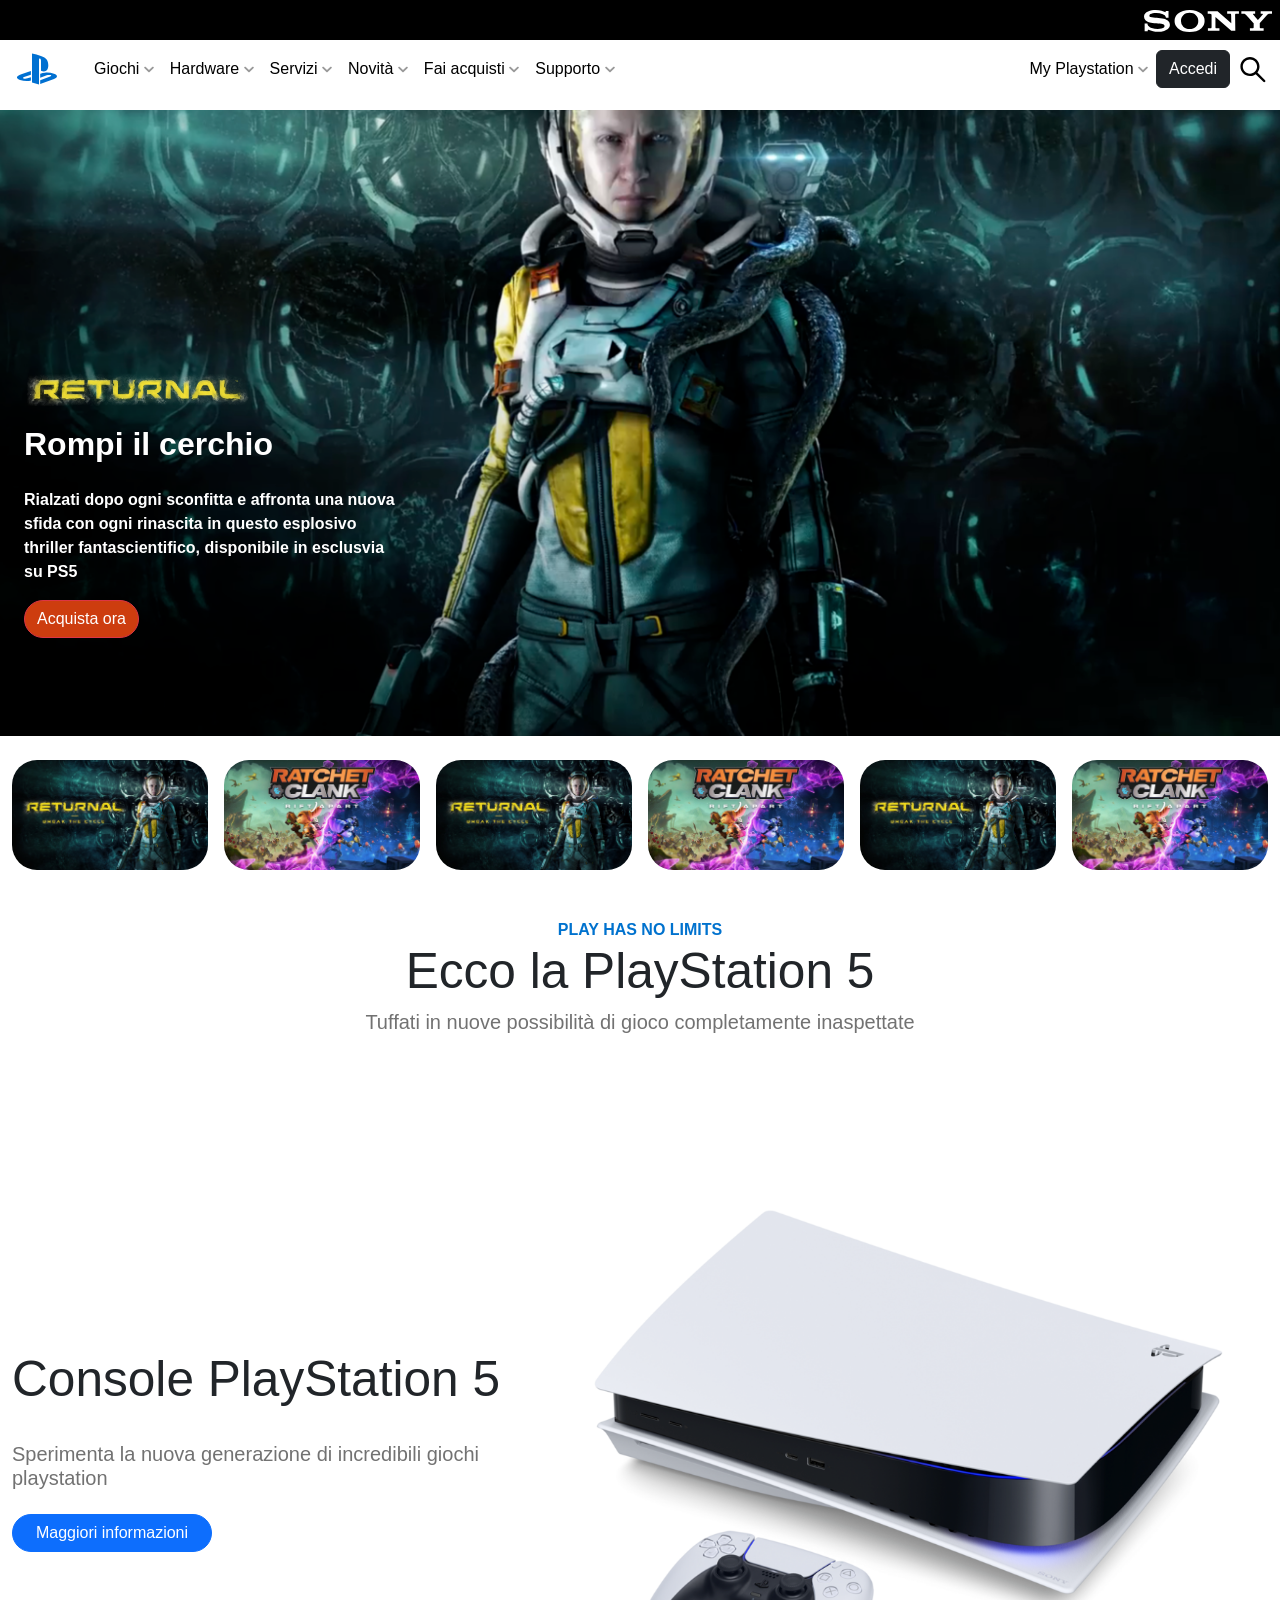
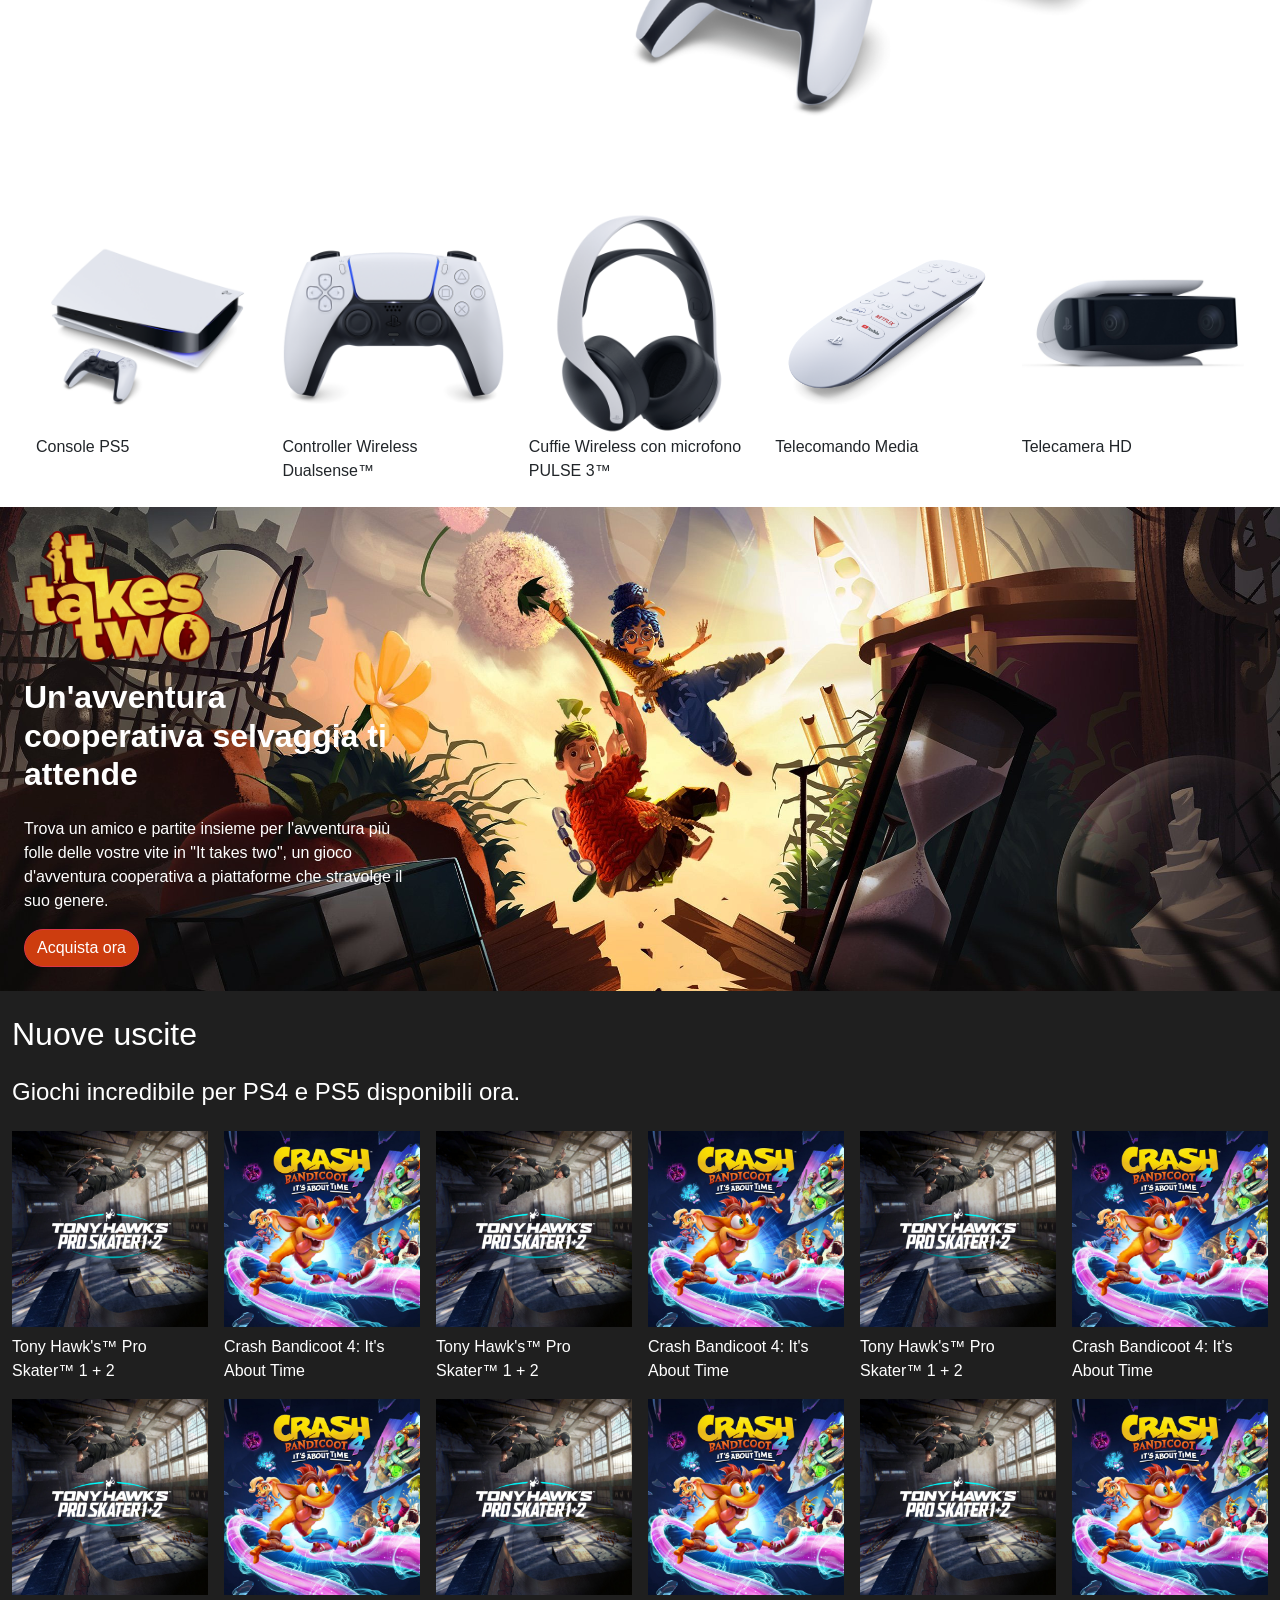
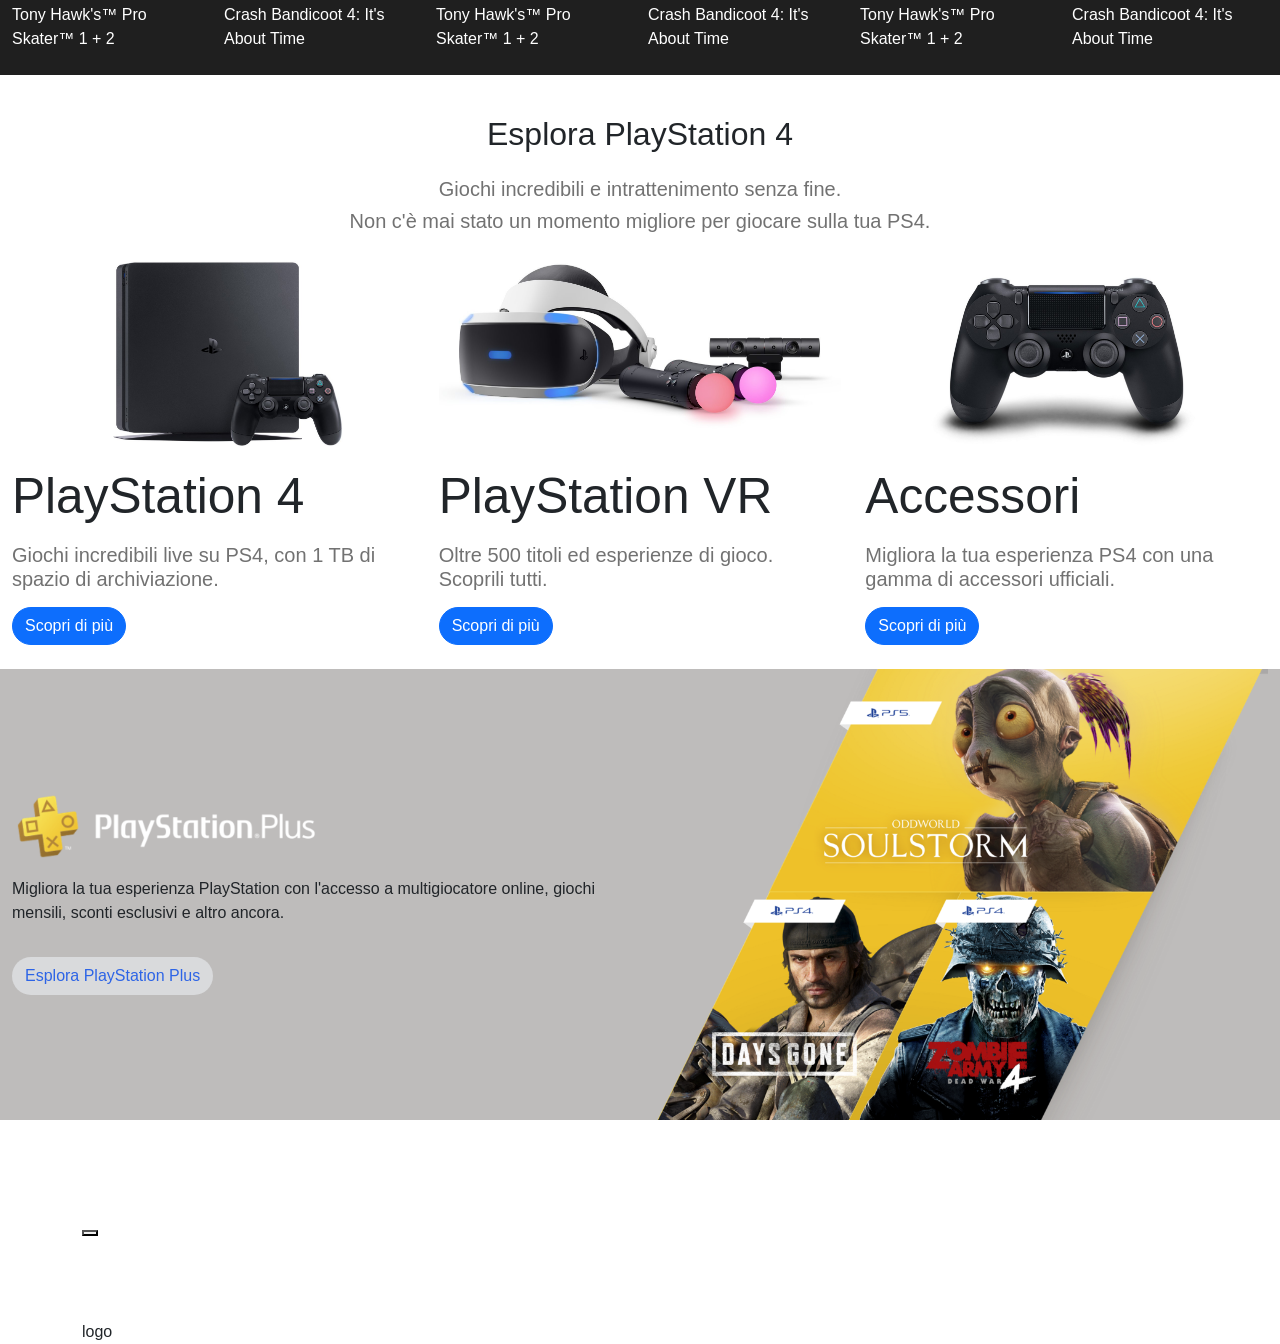
==== index.html @ 79582ebd "Section 8 done!" ====
<!DOCTYPE html>
<html lang="en">
<head>
    <meta charset="UTF-8">
    <meta http-equiv="X-UA-Compatible" content="IE=edge">
    <meta name="viewport" content="width=device-width, initial-scale=1.0">
    <title>Playstation</title>

    <link rel="stylesheet" href="https://cdnjs.cloudflare.com/ajax/libs/font-awesome/6.2.0/css/all.min.css">
    <link rel="stylesheet" href="https://cdn.jsdelivr.net/npm/bootstrap@5.2.2/dist/css/bootstrap.min.css">
    <link rel="stylesheet" href="./css/style.css">
</head>

<!--Col 4 sopra i giochi di Crash bandicoot
poi col 6 per 2 sezioni, poi 4, poi 6.
I social non hanno colonne.
Poi l’area footer ha col 6 per la parte sinistra e col 2+2+2 ogni elenco di link
 -->
 <!-- LE 2 NAVBAR SONO IN CONTAINER:FLUID SENZA COLONNE DENTRO.
MOLTO MEGLIO UL CON DISPLAY FLEX. 3 CONTENITORI (Logo, sezioni, area login/search()), QUELLO A DESTRA SI BECCA MARGIN LEFT AUTO.  -->
<body>
<!-- DARE PADDING Y A TUTTE LE SEZIONI!!!! -->

    <header>
        <!-- Navbar minore black/SONY -->
        <div class="minor-navbar">
            <div class="container-fluid position-fixed text-end p-2 bg-black">
                <img class="redimensioned" src="img/sony_logo.svg" alt="">
            </div> 
        </div>

        <nav>
            <!-- White Navbar -->
            <div class="container-fluid d-flex position-fixed pt-1 align-items-center index-2 bg-white">
                <div class="logo mb-lg-3">
                    <img src="img/play_logo.svg" alt="">
                </div>
                <div class="left-hide d-none d-lg-flex">
                    <ul class="d-flex flex-grow-1 gap-3 align-items-center">
                        <li><a href="#">
                            Giochi
                            <img src="img/chevron-down-solid.svg" alt="">
                        </a></li>
                        <li><a href="#">
                            Hardware
                            <img src="img/chevron-down-solid.svg" alt="">
                        </a></li>
                        <li><a href="#">
                            Servizi
                            <img src="img/chevron-down-solid.svg" alt="">
                        </a></li>
                        <li><a href="#">
                            Novità
                            <img src="img/chevron-down-solid.svg" alt="">
                        </a></li>
                        <li><a href="#">
                            Fai acquisti
                            <img src="img/chevron-down-solid.svg" alt="">
                        </a></li>
                        <li><a href="#">
                            Supporto
                            <img src="img/chevron-down-solid.svg" alt="">
                        </a></li>
                    </ul>
                </div>
                <div class="right-hide d-none d-lg-flex m-left-auto">
                    <ul class="d-flex gap-2 align-items-center">
                        <li><a href="#">
                            My Playstation
                            <img src="img/chevron-down-solid.svg" alt="">
                        </a></li>
                        <button type="button" class="btn btn-dark white">Accedi</button>
                        <img src="img/lens.svg" alt="" style="width: 30px;">
                    </ul>
                </div>
                <div class="hamburger-menu p-2 d-lg-none m-left-auto">
                    <i class="fa-solid fa-bars"></i>
                </div>
            </div>
        </nav>
    </header>

    <main>
        <!-- JUMOTRON -->
        <section class="section-one">
            <div class="container-fluid mega-padd white">
                <div class="row">
                    <div class="col col-lg-4 px-4">
                        <img class="img-returned pb-3" src="./img/returnal-hero-banner-logo.png" alt=""> <!--max-width 60%-->
                        <h2 class="pb-3"><b>Rompi il cerchio</b></h2>
                        <p><b>Rialzati dopo ogni sconfitta e affronta una nuova sfida con ogni rinascita in questo
                            esplosivo thriller fantascientifico, disponibile in esclusvia su PS5</b></p>
                        <button class="btn btn-danger">Acquista ora</button>
                    </div>
                </div>
            </div>
        </section>

        <section class="section-two">
            <div class="container-fluid">
                <div class="row g-3">
                    <div class="col-6 col-sm-4 col-lg-2">
                        <div class="img-container">
                            <img class="img-fluid" src="img/returnal-listing-thumb-01-ps5.jpg" alt="">
                        </div>
                    </div>
                    <div class="col-6 col-sm-4 col-lg-2">
                        <div class="img-container">
                            <img class="img-fluid" src="img/ratchet-and-clank-rift-apart-keyart.jpg" alt="">
                        </div>
                    </div>
                    <div class="col-6 col-sm-4 col-lg-2">
                        <div class="img-container">
                            <img class="img-fluid" src="img/returnal-listing-thumb-01-ps5.jpg" alt="">
                        </div>
                    </div>
                    <div class="col-6 col-sm-4 col-lg-2">
                        <div class="img-container">
                            <img class="img-fluid" src="img/ratchet-and-clank-rift-apart-keyart.jpg" alt="">
                        </div>
                    </div>
                    <div class="col-6 col-sm-4 col-lg-2">
                        <div class="img-container">
                            <img class="img-fluid" src="img/returnal-listing-thumb-01-ps5.jpg" alt="">
                        </div>
                    </div>
                    <div class="col-6 col-sm-4 col-lg-2">
                        <div class="img-container">
                            <img class="img-fluid" src="img/ratchet-and-clank-rift-apart-keyart.jpg" alt="">
                        </div>
                    </div>
                </div>
            </div>
        </section>

        <section class="section-three">
            <div class="container text-center">
                <p class="blue m-0"><b>PLAY HAS NO LIMITS</b></p>
                <h2 class="huge-title">Ecco la PlayStation 5</h2>
                <h5>Tuffati in nuove possibilità di gioco completamente inaspettate</h5>
            </div>
        </section>

        <section class="section-four">
            <div class="container-fluid">
                <div class="row align-items-center">
                    <div class="col-md-5">
                        <div class="d-flex flex-column justify-content-center">
                            <h2 class="huge-title">Console PlayStation 5</h2>
                            <h5 class="my-4">Sperimenta la nuova generazione di incredibili giochi playstation</h5>
                            <button class="btn btn-primary">Maggiori informazioni</button>
                        </div>
                    </div>
                    <div class="col-md-7">
                        <img class="img-fluid" src="img/playstation-5-thumb.png" alt="">
                    </div>
                </div>
                <!-- SECONDA ROW DEL CONTAINER -->
                <div class="row px-md-4">
                    <div class="col-4 col-md">
                        <div class="img-container">
                            <img class="img-fluid" src="img/playstation-5-thumb.png" alt="">
                        </div>
                        <div class="text-container d-none d-md-block">
                            Console PS5                    
                        </div>
                    </div>
                    <div class="col-4 col-md">
                        <div class="img-container">
                            <img class="img-fluid" src="img/joypad-thumb.png" alt="">
                        </div>
                        <div class="text-container d-none d-md-block">
                            Controller Wireless Dualsense™          
                        </div>
                    </div>
                    <div class="col-4 col-md">
                        <div class="img-container">
                            <img class="img-fluid" src="img/headset-thumb.png" alt="">
                        </div>
                        <div class="text-container d-none d-md-block">
                            Cuffie Wireless con microfono PULSE 3™                   
                        </div>
                    </div>
                    <div class="col-4 col-md">
                        <div class="img-container">
                            <img class="img-fluid" src="img/remote-thumb.png" alt="">
                        </div>
                        <div class="text-container d-none d-md-block">
                            Telecomando Media                        
                        </div>
                    </div>
                    <div class="col-4 col-md">
                        <div class="img-container">
                            <img class="img-fluid" src="img/camera-thumb.jpg" alt="">
                        </div>
                        <div class="text-container d-none d-md-block">
                            Telecamera HD                        
                        </div>
                    </div>
                </div>
            </div>
        </section>

        <section class="section-five">
            <div class="container-fluid white">
                <div class="row">
                    <div class="col col-lg-4 px-4">
                        <img class="img-ittakestwo pb-3" src="./img/it-takes-two-logo.png" alt=""> <!--max-width 60%-->
                        <h2 class="pb-3"><b>Un'avventura cooperativa selvaggia ti attende</b></h2>
                        <p>Trova un amico e partite insieme per l'avventura più folle delle vostre
                            vite in "It takes two", un gioco d'avventura cooperativa a piattaforme che 
                            stravolge il suo genere.
                        </p>
                        <button class="btn btn-danger">Acquista ora</button>
                    </div>
                </div>
            </div>
        </section>

        <section class="section-six">
            <div class="container-fluid white">
                <h2>Nuove uscite</h2>
                <h4 class="py-3">Giochi incredibile per PS4 e PS5 disponibili ora.</h4>
                <div class="row g-3">
                    <div class="col-6 col-sm-4 col-lg-2 ">
                        <div class="img-container pb-2">
                            <img class="img-fluid" src="img/tony-hawks-pro-skater-1-2-store-art.jpg" alt="">
                        </div>
                        <div>Tony Hawk's™ Pro Skater™ 1 + 2</div>
                    </div>
                    <div class="col-6 col-sm-4 col-lg-2">
                        <div class="img-container pb-2">
                            <img class="img-fluid" src="img/crash-bandicoot-4-its-about-time-store-art.jpg" alt="">
                        </div>
                        <div>Crash Bandicoot 4: It's About Time</div>
                    </div>
                    <div class="col-6 col-sm-4 col-lg-2">
                        <div class="img-container pb-2">
                            <img class="img-fluid" src="img/tony-hawks-pro-skater-1-2-store-art.jpg" alt="">
                        </div>
                        <div>Tony Hawk's™ Pro Skater™ 1 + 2</div>
                    </div>
                    <div class="col-6 col-sm-4 col-lg-2">
                        <div class="img-container pb-2">
                            <img class="img-fluid" src="img/crash-bandicoot-4-its-about-time-store-art.jpg" alt="">
                        </div>
                        <div>Crash Bandicoot 4: It's About Time</div>
                    </div>
                    <div class="col-6 col-sm-4 col-lg-2">
                        <div class="img-container pb-2">
                            <img class="img-fluid" src="img/tony-hawks-pro-skater-1-2-store-art.jpg" alt="">
                        </div>
                        <div>Tony Hawk's™ Pro Skater™ 1 + 2</div>
                    </div>
                    <div class="col-6 col-sm-4 col-lg-2">
                        <div class="img-container pb-2">
                            <img class="img-fluid" src="img/crash-bandicoot-4-its-about-time-store-art.jpg" alt="">
                        </div>
                        <div>Crash Bandicoot 4: It's About Time</div>
                    </div>
                    <div class="col-6 col-sm-4 col-lg-2">
                        <div class="img-container pb-2">
                            <img class="img-fluid" src="img/tony-hawks-pro-skater-1-2-store-art.jpg" alt="">
                        </div>
                        <div>Tony Hawk's™ Pro Skater™ 1 + 2</div>
                    </div>
                    <div class="col-6 col-sm-4 col-lg-2">
                        <div class="img-container pb-2">
                            <img class="img-fluid" src="img/crash-bandicoot-4-its-about-time-store-art.jpg" alt="">
                        </div>
                        <div>Crash Bandicoot 4: It's About Time</div>
                    </div>
                    <div class="col-6 col-sm-4 col-lg-2">
                        <div class="img-container pb-2">
                            <img class="img-fluid" src="img/tony-hawks-pro-skater-1-2-store-art.jpg" alt="">
                        </div>
                        <div>Tony Hawk's™ Pro Skater™ 1 + 2</div>
                    </div>
                    <div class="col-6 col-sm-4 col-lg-2">
                        <div class="img-container pb-2">
                            <img class="img-fluid" src="img/crash-bandicoot-4-its-about-time-store-art.jpg" alt="">
                        </div>
                        <div>Crash Bandicoot 4: It's About Time</div>
                    </div>
                    <div class="col-6 col-sm-4 col-lg-2">
                        <div class="img-container pb-2">
                            <img class="img-fluid" src="img/tony-hawks-pro-skater-1-2-store-art.jpg" alt="">
                        </div>
                        <div>Tony Hawk's™ Pro Skater™ 1 + 2</div>
                    </div>
                    <div class="col-6 col-sm-4 col-lg-2">
                        <div class="img-container pb-2">
                            <img class="img-fluid" src="img/crash-bandicoot-4-its-about-time-store-art.jpg" alt="">
                        </div>
                        <div>Crash Bandicoot 4: It's About Time</div>
                    </div>
                </div>
            </div>
        </section>

        <section class="section-seven">
            <div class="container-fluid">
                <div class="text-center">
                    <h2 class="py-3">Esplora PlayStation 4</h2>
                    <h5>Giochi incredibili e intrattenimento senza fine.</h5>
                    <h5>Non c'è mai stato un momento migliore per giocare sulla tua PS4.</h5>
                </div>
                <div class="row flex-column flex-md-row">
                    <div class="col col-md-4">
                        <div class="img-container">
                            <img class="img-fluid" src="img/ps4-slim-homepage-image-block.jpg" alt="">
                        </div>
                        <h2 class="huge-title">PlayStation 4</h2>
                        <h5 class="my-3">Giochi incredibili live su PS4, con 1 TB di spazio di archiviazione.</h5>
                        <button class="btn btn-primary">Scopri di più</button>
                    </div>
                    <div class="col col-md-4">
                        <div class="img-container">
                            <img class="img-fluid" src="img/double11-202010-tw-psvr.jpg" alt="">
                        </div>
                        <h2 class="huge-title">PlayStation VR</h2>
                        <h5 class="my-3">Oltre 500 titoli ed esperienze di gioco. Scoprili tutti.</h5>
                        <button class="btn btn-primary">Scopri di più</button>
                    </div>
                    <div class="col col-md-4">
                        <div class="img-container">
                            <img class="img-fluid" src="img/dualshock-4-listing-thumb.jpg" alt="">
                        </div>
                        <h2 class="huge-title">Accessori</h2>
                        <h5 class="my-3">Migliora la tua esperienza PS4 con una gamma di accessori ufficiali.</h5>
                        <button class="btn btn-primary">Scopri di più</button>
                    </div>
                </div>
            </div>
        </section>

        <section class="section-eight banner">
            <div class="container-fluid ">
                <div class="row align-items-center ">
                    <div class="col-md-6 align-items-center py-3">
                        <div class="img-container">
                            <img class="img-fluid w-50" src="img/ps-plus-logo.png" alt="">
                        </div>
                        <p class="py-3">Migliora la tua esperienza PlayStation con l'accesso a multigiocatore online,
                            giochi mensili, sconti esclusivi e altro ancora.
                        </p>
                        <button class="btn">Esplora PlayStation Plus</button>
                    </div>
                    <div class="col-md-6 d-none d-md-block">
                        <div class="img-container">
                            <img class="img-fluid" src="img/ps-plus-april-monthly-games-featured-image-block.png" alt="">
                        </div>
                    </div>
                </div>
            </div>
        </section>

        <section class="section-nine">
            <h2></h2>
            <h5></h5>
            <div class="container">
                <div class="row">
                    <div class="col col-md-4"></div>
                    <div class="col col-md-4"></div>
                    <div class="col col-md-4"></div>
                </div>
            </div>
        </section>

        <section class="section-ten banner">
            <div class="container">
                <div class="row align-items-center">
                    <div class="col-md-6 align-items-center">
                        <img src="" alt="">
                        <p></p>
                        <button></button>
                    </div>
                    <div class="col-md-6 d-none d-md-block">
                        <img class="img-fluid" src="" alt="">
                    </div>
                </div>
            </div>
        </section>

        <section class="section-eleven">
            <h4></h4>
            <div class="container justify-content-center">
                <div class="row">
                    <div class="col-6 centered(check)">
                        <div class="row">
                            <div class="col-sm col-md-3">
                                <img src="" alt=""> <!-- -->                            
                            </div>
                            <div class="col-sm col-md-3">
                                <img src="" alt=""> <!-- -->                            
                            </div>
                            <div class="col-sm col-md-3">
                                <img src="" alt=""> <!-- -->                            
                            </div>
                            <div class="col-sm col-md-3">
                                <img src="" alt=""> <!-- -->                            
                            </div>
                        </div>
                    </div>
                </div>
            </div>
        </section>
    </main>

    <footer>
        <div class="container">
            <div class="row">
                <div class="col col-lg-6">
                    <img src="" alt="">logo 
                </div>
                <div class="col col-lg-6">
                    <div class="row">
                        <div class="col-md-4">
                            <ul>
                                <li><a href="#"></a></li>
                                <li><a href="#"></a></li>
                                <li><a href="#"></a></li>
                            </ul>
                        </div>
                        <div class="col-md-4">
                            <ul>
                                <li><a href="#"></a></li>
                                <li><a href="#"></a></li>
                                <li><a href="#"></a></li>
                                <li><a href="#"></a></li>
                                <li><a href="#"></a></li>
                            </ul>
                        </div>
                        <div class="col-md-4">
                            <ul>
                                <li><a href="#"></a></li>
                                <li><a href="#"></a></li>
                                <li><a href="#"></a></li>
                            </ul>
                        </div>
                    </div>
                </div>
                <div class="col-lg-6">
                </div>
            </div>
        </div>
    </footer>

</body>
</html>
---- css/style.css ----
* {
    font-family: Arial, Helvetica, sans-serif;
}

section {
    padding: 1.5rem 0;
}

ul li a{
    text-decoration: none;
    color: black;
}

li {
    list-style: none;
}

nav {
    height: 66px;
    z-index: 2;
}
 nav ul li img {
    width: 10px;
 }

 h5 {
    color: rgb(114,114,114);
 }

.blue {
   color: rgb(0,114,206);
}

.white {
    color: white;
}

.banner {
    padding: 0;
}

.minor-navbar {
    width: 100%;
    height: 40px;
    background-color: black;
    z-index: 2;
}

.redimensioned {
    width: 10vw;
    min-width: 60px;
    max-width: 160px;
}

.m-left-auto {
    margin-left: auto;
}

.hamburger-menu i {
    font-size: 35px;
}

.section-one {
    background-position: center;
    min-height: 70vh;
    background-size: cover;
    background-image: url("../img/jumbo-bg.png")
}

.mega-padd {
    padding-top: 15rem ;
}

.btn-danger {
    border-radius: 25px;
    background-color: rgb(205,61,15);
}

.img-returned {
    max-width: 60%;
}

.img-ittakestwo {
    max-width: 50%;
}

.section-one .container {
    max-width: 100%;
}

.section-two .img-fluid {
    border-radius: 25px;
}

.section-two .img-container:hover {
    border: 3px solid rgb(0,114,206);
    /* border-image-outset: 20px; */
    border-radius: 25px;
}

.huge-title {
    font-size: calc(1.5rem + 2vw);
}

.btn-primary {
    border-radius: 25px;
    max-width: 200px;
}

.section-four .row.px-md-4 .img-container:hover {
    border-bottom: 3px solid rgb(0,114,206);
}

.section-five {
    width: 100vw;
    background-position: center;
    background-size: cover;
    background-image: url("../img/it-takes-two-hero-banner-desktop.jpg")
}

.section-six {
    background-color: rgb(31,31,31);
}

.section-eight {
   background-color: rgb(190,188,187);
}

.section-eight .btn{
    background-color: rgb(217,218,220);
    color: rgb(45,100,230);
    border-radius: 25px;
 }
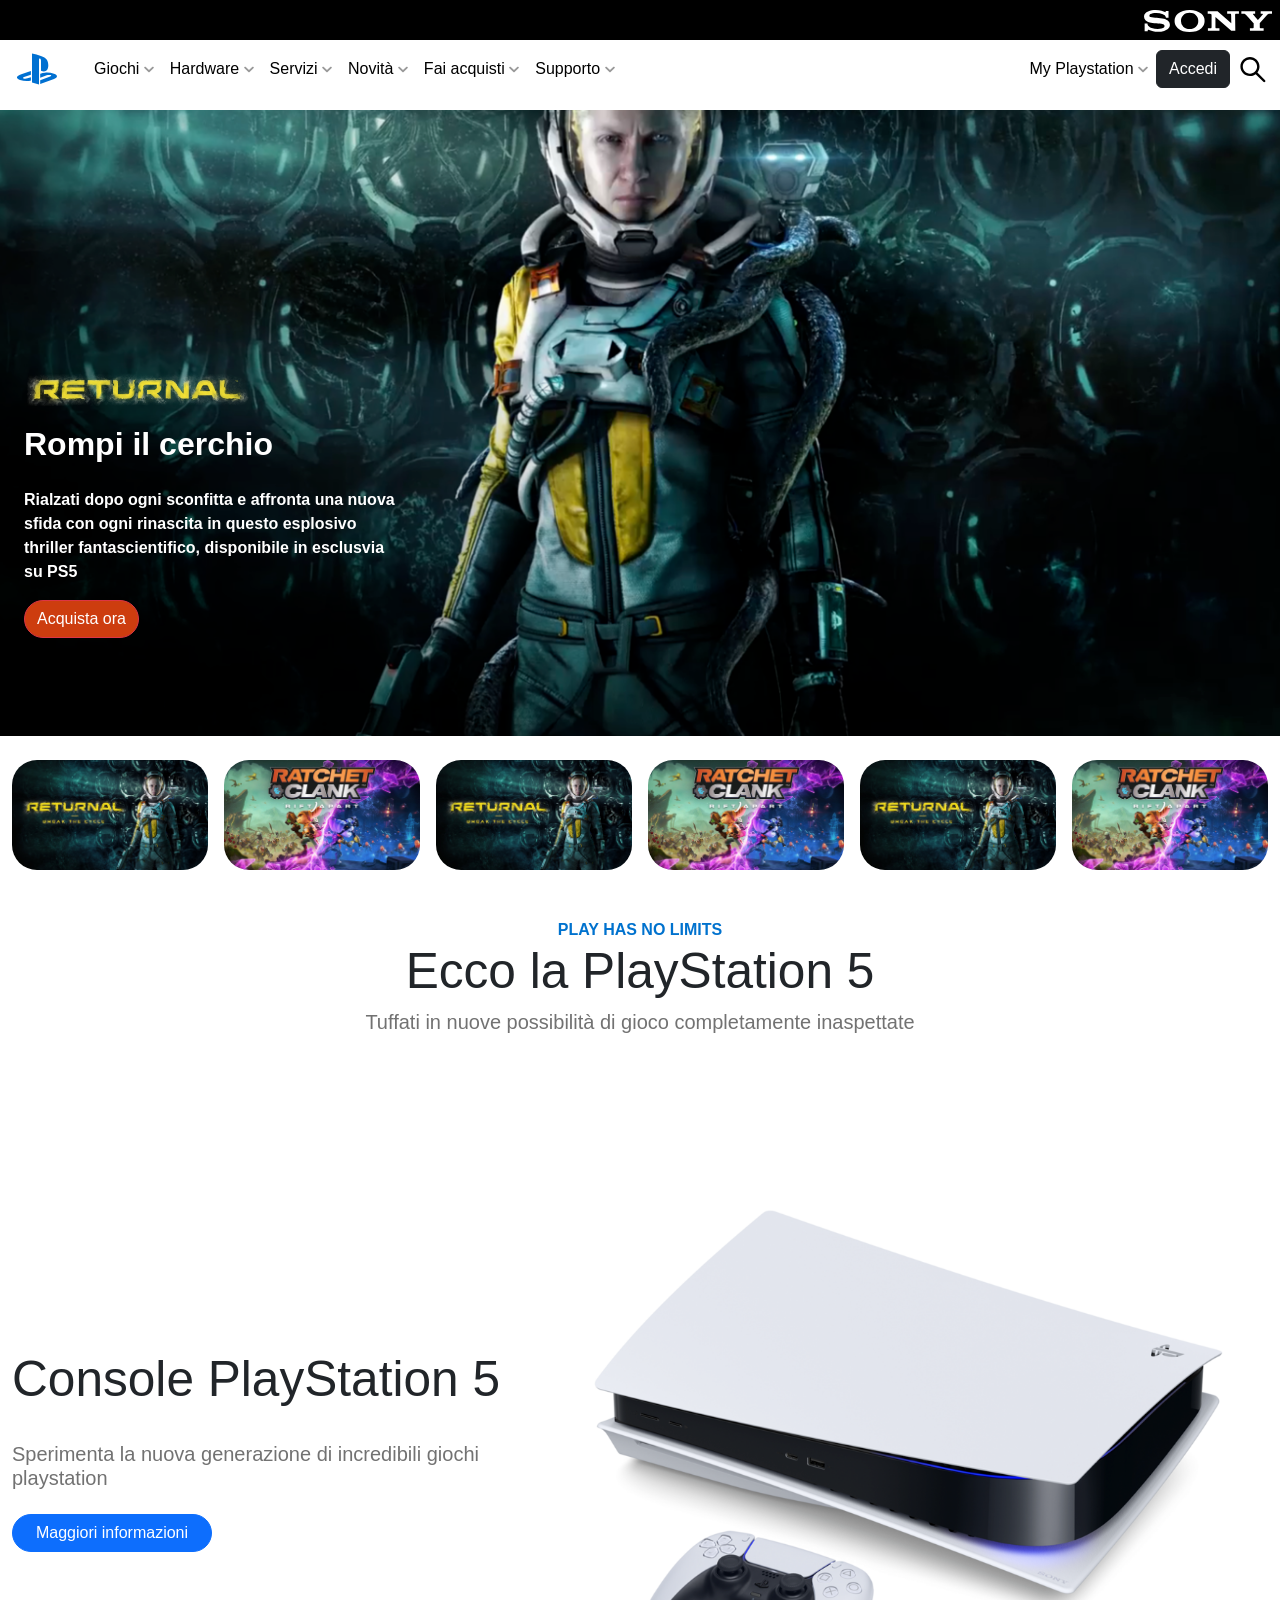
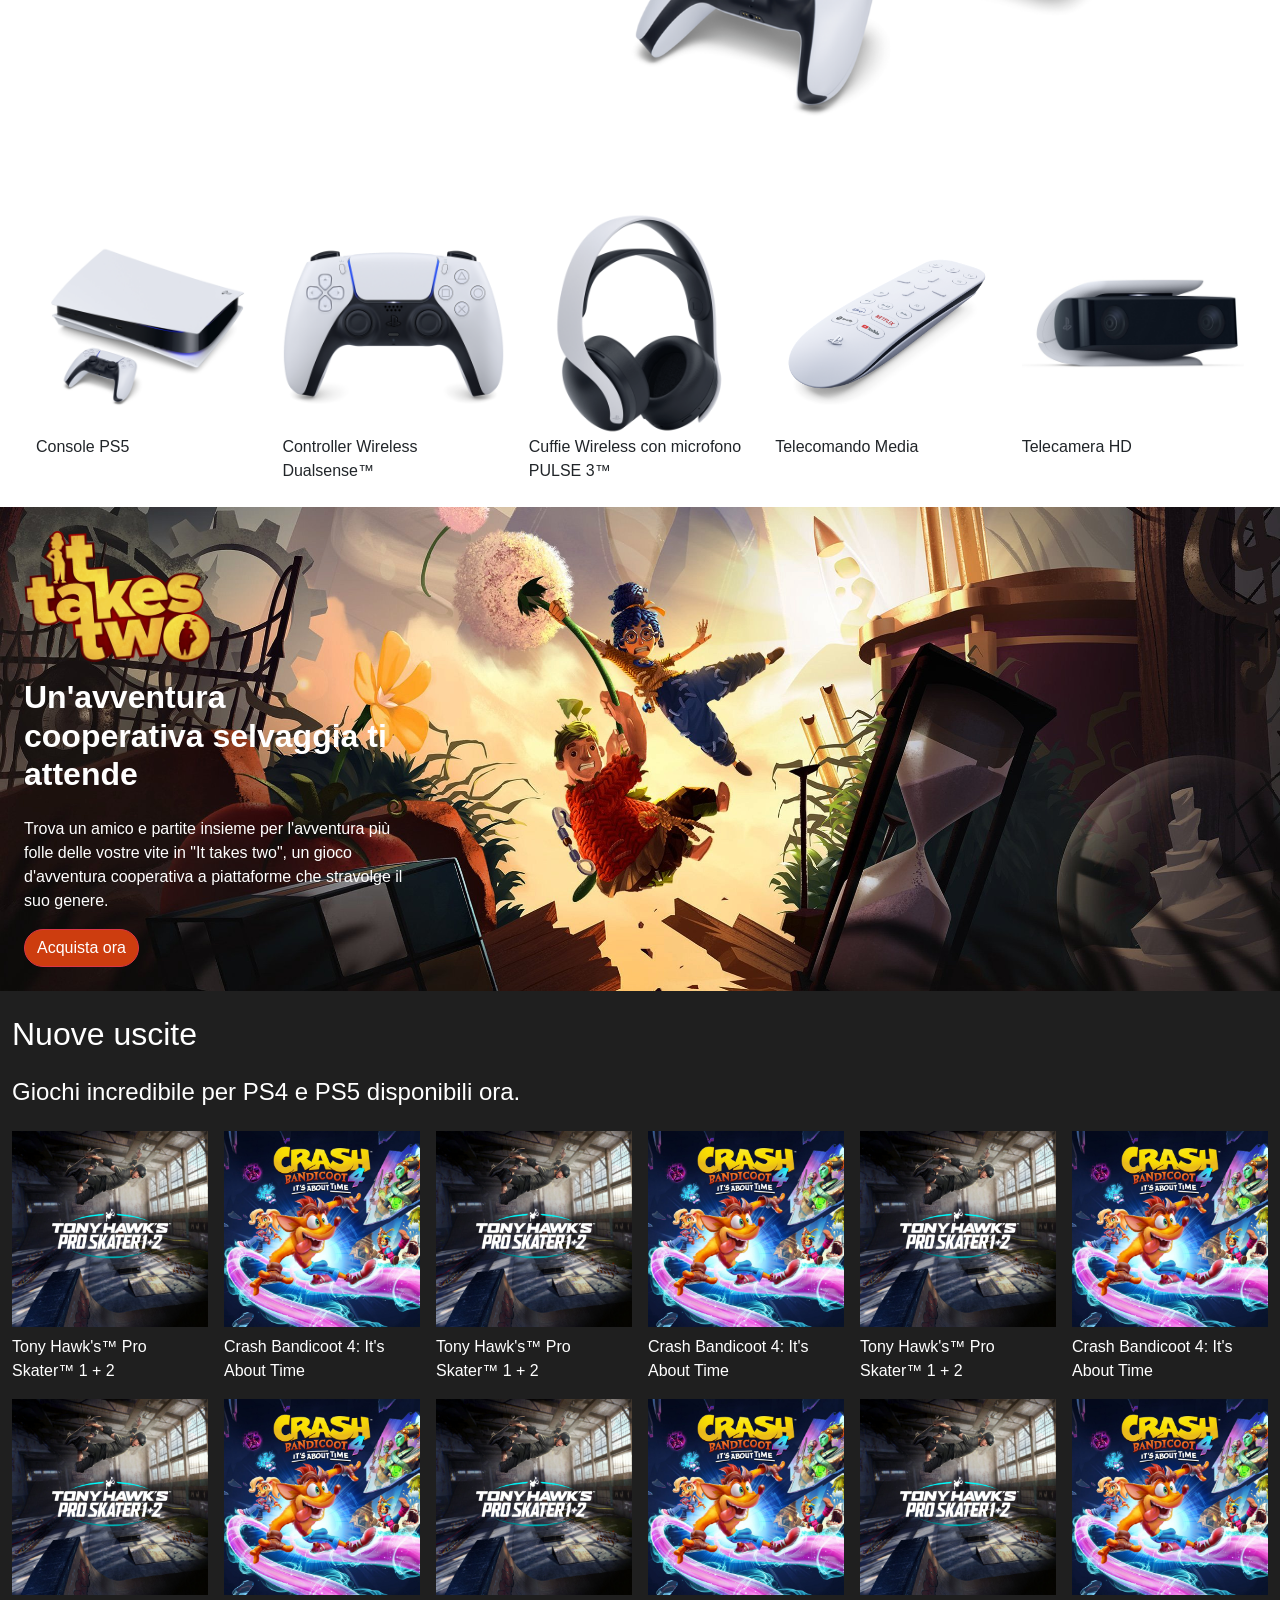
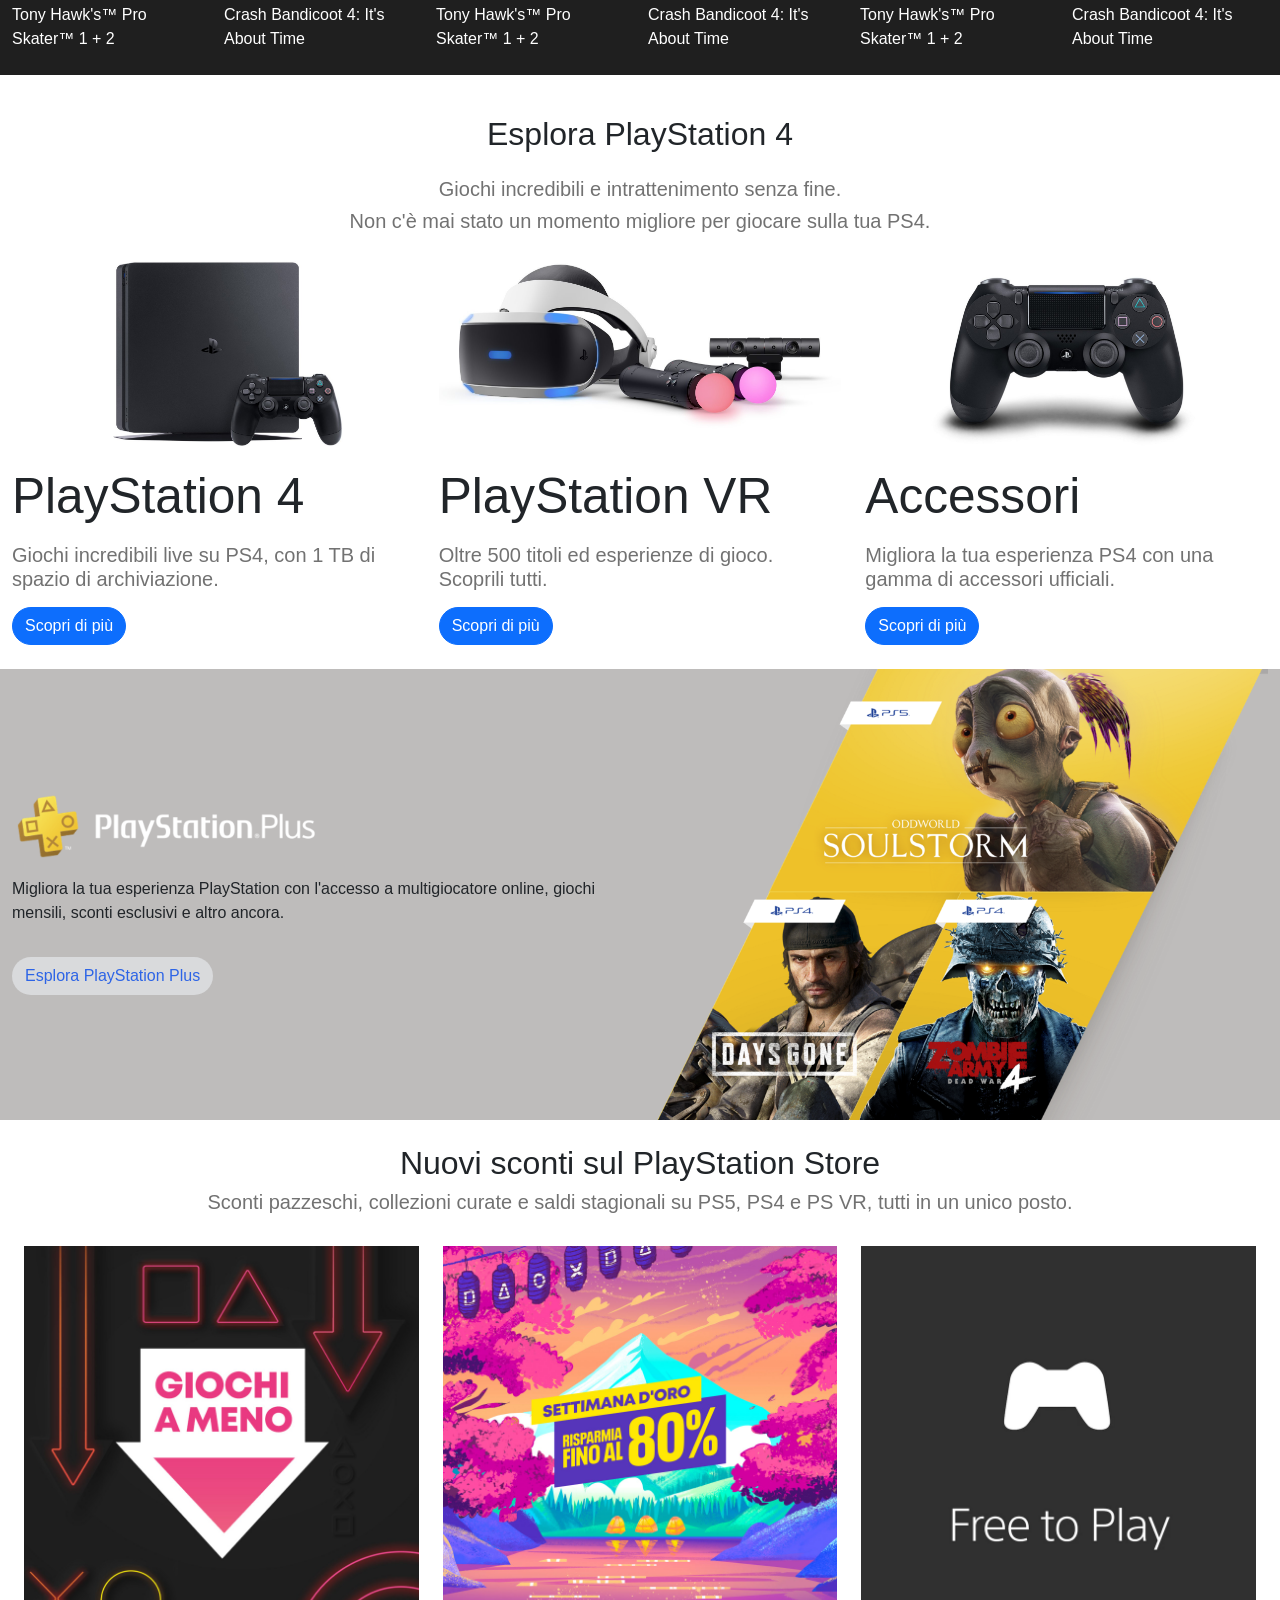
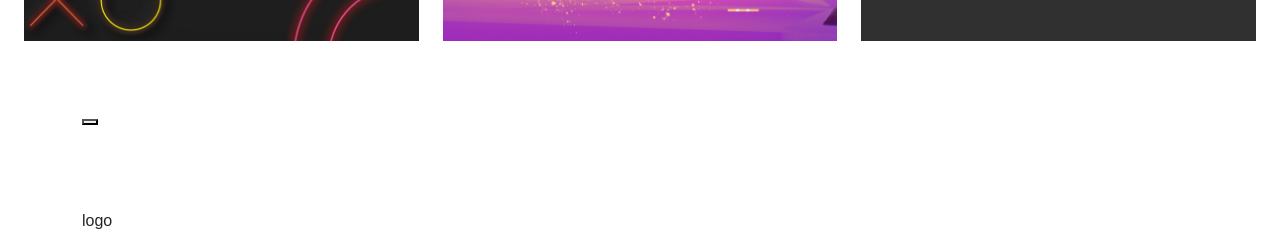
==== commit a02e6c8f: "Section 9 done" ====
--- a/index.html
+++ b/index.html
@@ -356,13 +356,27 @@
         </section>
 
         <section class="section-nine">
-            <h2></h2>
-            <h5></h5>
-            <div class="container">
-                <div class="row">
-                    <div class="col col-md-4"></div>
-                    <div class="col col-md-4"></div>
-                    <div class="col col-md-4"></div>
+            <div class="text-center">
+                <h2>Nuovi sconti sul PlayStation Store</h2>
+                <h5 class="pb-4">Sconti pazzeschi, collezioni curate e saldi stagionali su PS5, PS4 e PS VR, tutti in un unico posto.</h5>
+            </div>
+                <div class="container-fluid px-3 px-md-4">
+                <div class="row g-4">
+                    <div class="col-12 col-md-4">
+                        <div class="img-container">
+                            <img class="img-fluid" src="img/playstation-store-games-under-20-spotlight.jpg" alt="">
+                        </div>
+                    </div>
+                    <div class="col-12 col-md-4">
+                        <div class="img-container">
+                            <img class="img-fluid" src="img/playstation-store-golden-week-sale-spotlight.jpg" alt="">
+                        </div>
+                    </div>
+                    <div class="col-12 col-md-4">
+                        <div class="img-container">
+                            <img class="img-fluid" src="img/playstation-store-free-to-play-spotlight.png" alt="">
+                        </div>
+                    </div>
                 </div>
             </div>
         </section>
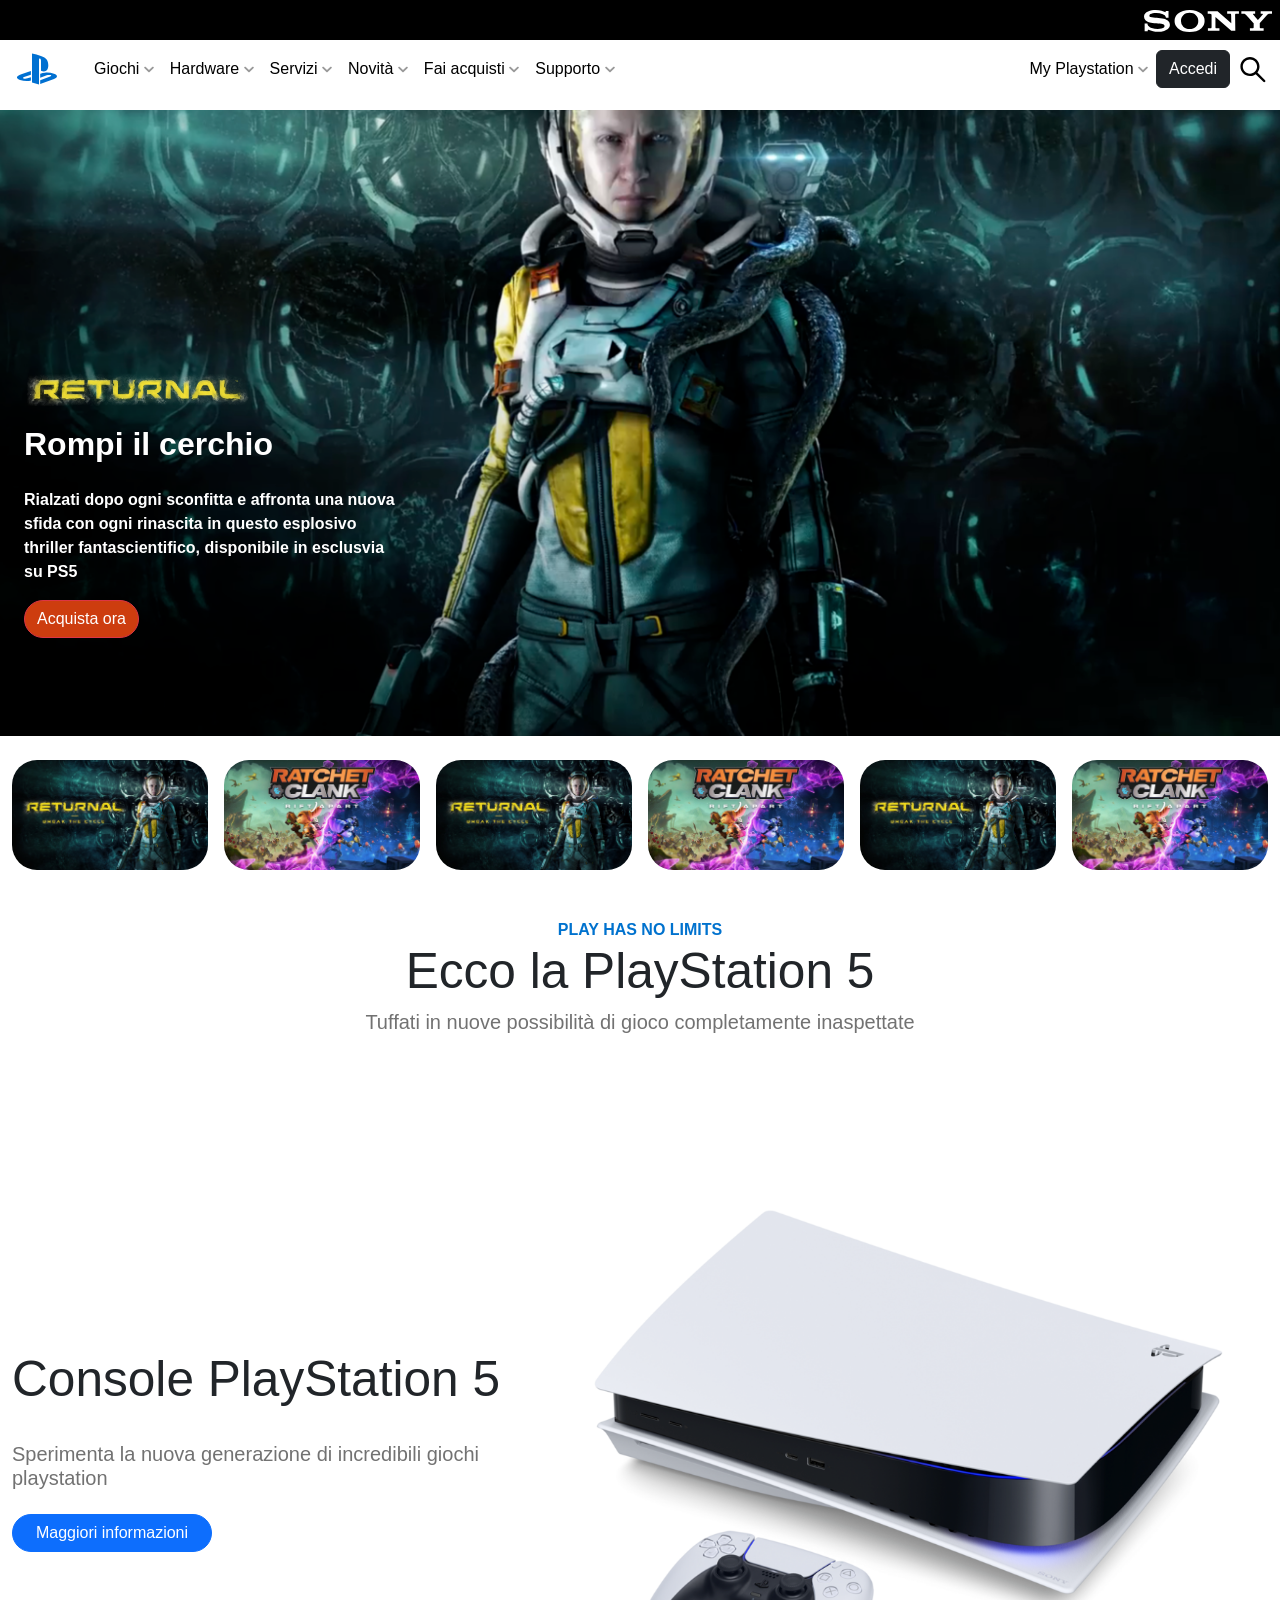
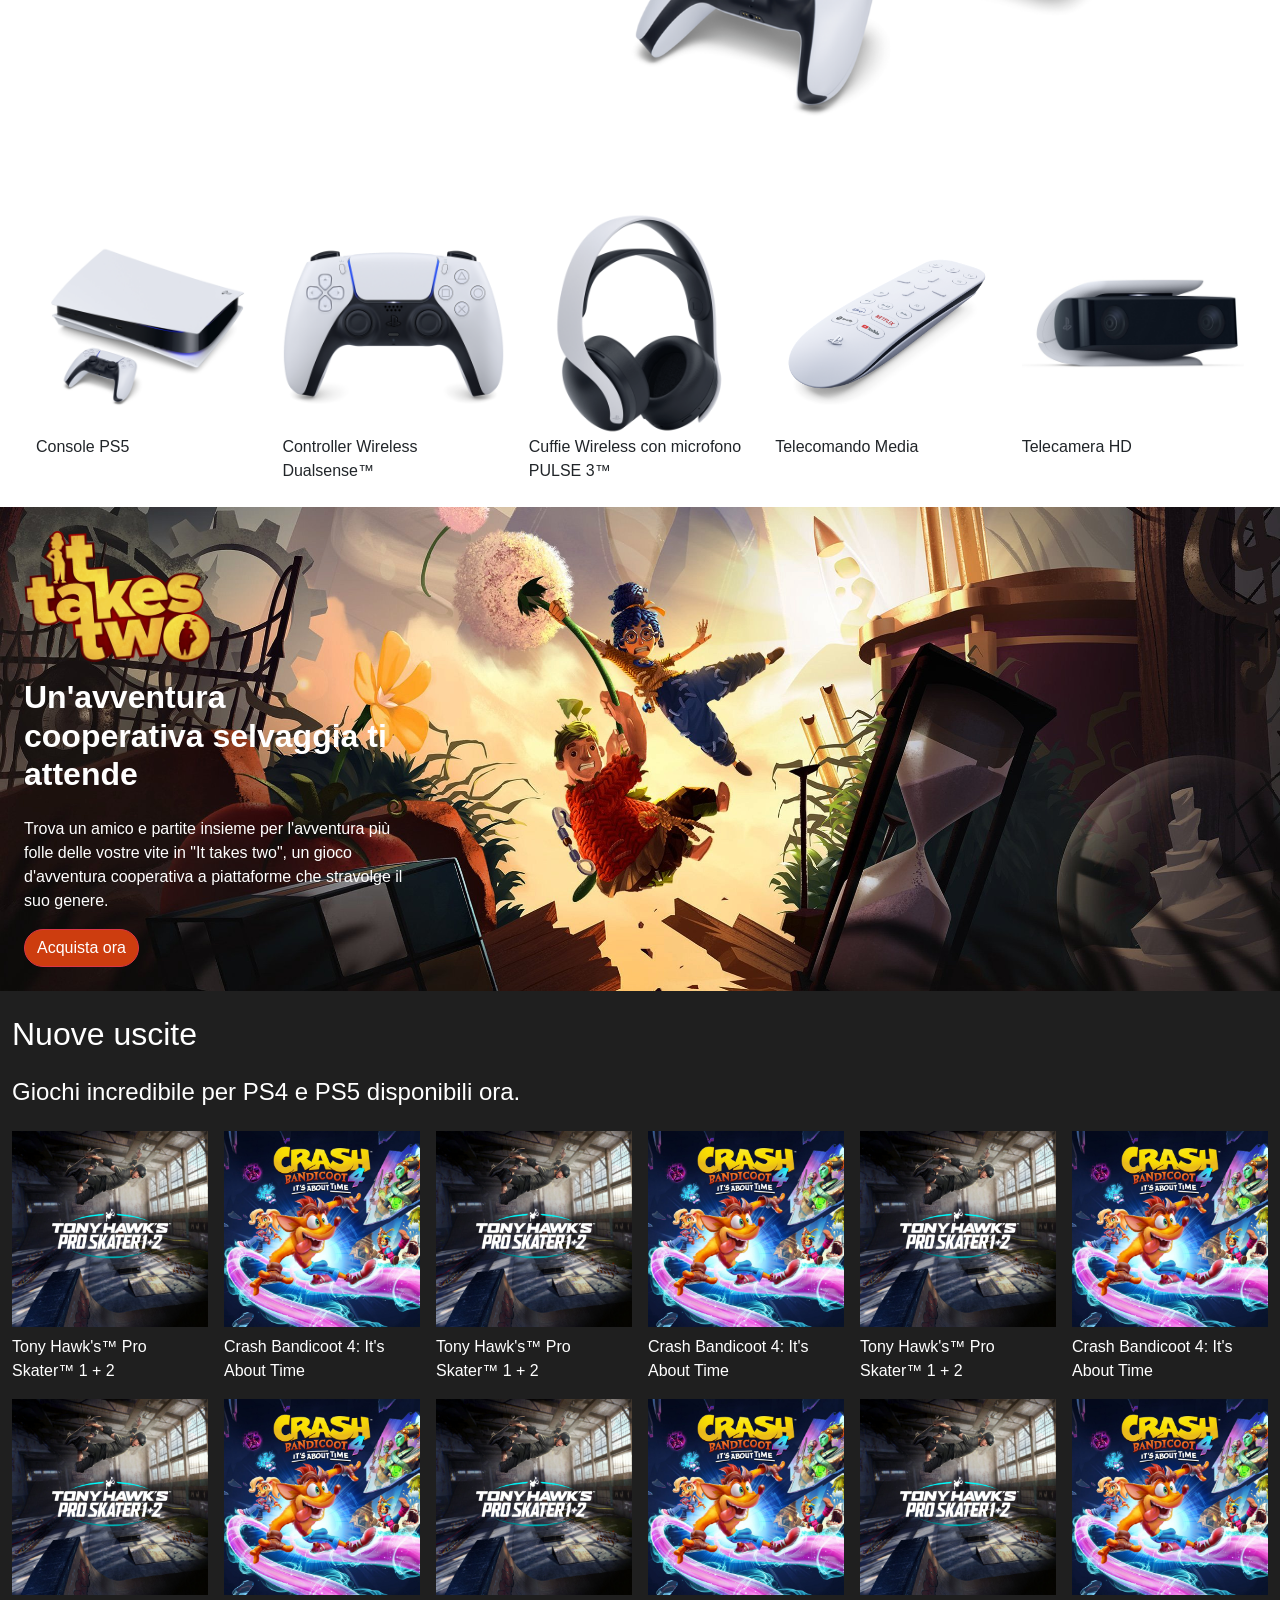
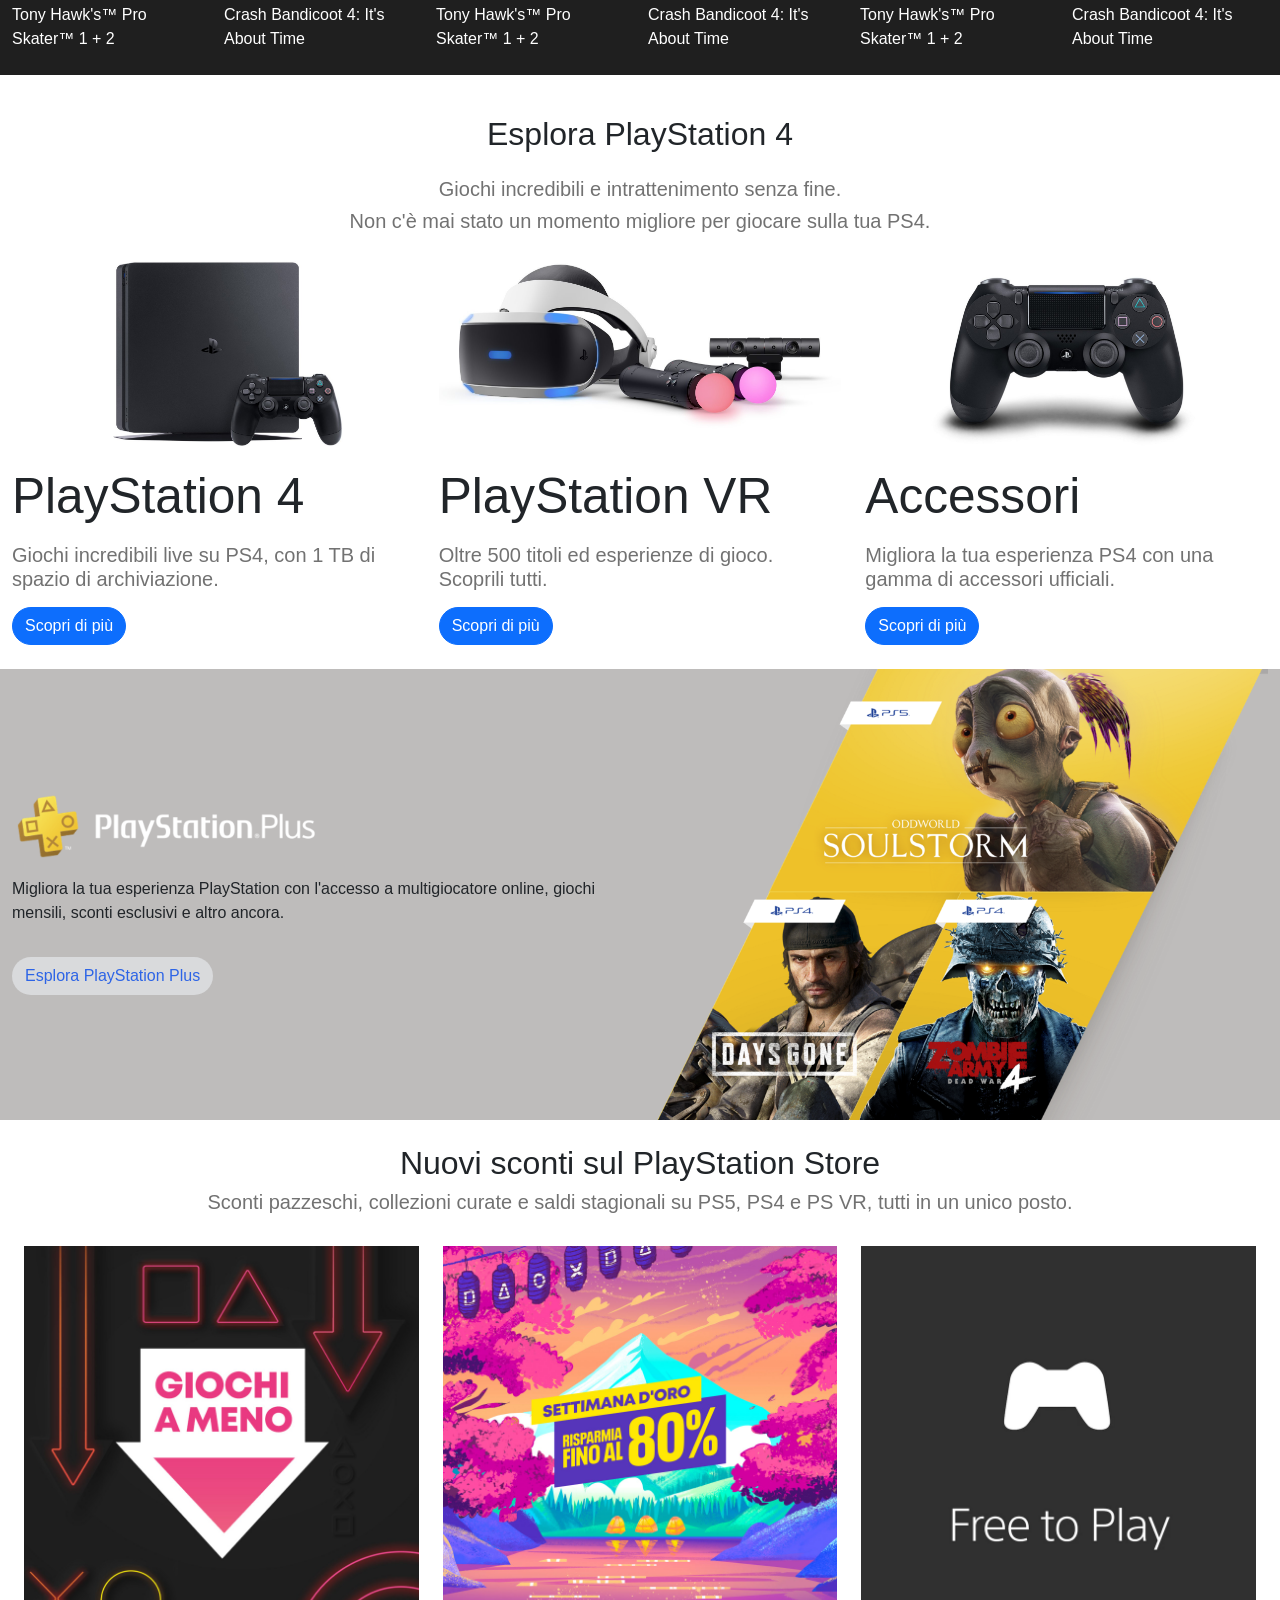
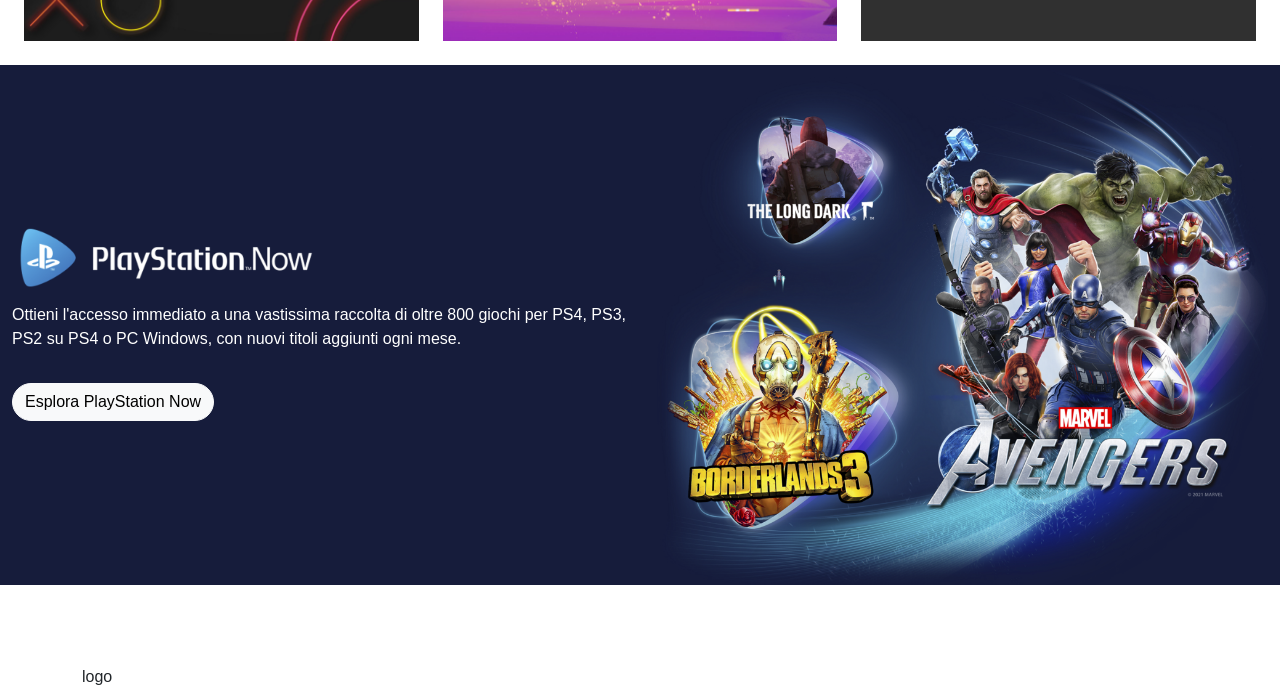
==== commit 39c72bb8: "Section 10 done" ====
--- a/index.html
+++ b/index.html
@@ -382,15 +382,21 @@
         </section>
 
         <section class="section-ten banner">
-            <div class="container">
-                <div class="row align-items-center">
-                    <div class="col-md-6 align-items-center">
-                        <img src="" alt="">
-                        <p></p>
-                        <button></button>
+            <div class="container-fluid">
+                <div class="row align-items-center ">
+                    <div class="col-md-6 align-items-center py-3">
+                        <div class="img-container">
+                            <img class="img-fluid w-50" src="img/ps-now-logo-two-column.png" alt="">
+                        </div>
+                        <p class="py-3 white">Ottieni l'accesso immediato a una vastissima raccolta di oltre 800 giochi
+                            per PS4, PS3, PS2 su PS4 o PC Windows, con nuovi titoli aggiunti ogni mese.
+                        </p>
+                        <button type="button" class="btn btn-light mb-3">Esplora PlayStation Now</button>
                     </div>
                     <div class="col-md-6 d-none d-md-block">
-                        <img class="img-fluid" src="" alt="">
+                        <div class="img-container">
+                            <img class="img-fluid" src="img/ps-now-april-featured-image-block.png" alt="">
+                        </div>
                     </div>
                 </div>
             </div>
--- a/css/style.css
+++ b/css/style.css
@@ -130,4 +130,12 @@
     background-color: rgb(217,218,220);
     color: rgb(45,100,230);
     border-radius: 25px;
+ }
+
+ .section-ten {
+    background-color: rgb(22,28,59);
+ }
+
+ .btn-light.mb-3 {
+    border-radius: 25px;
  }
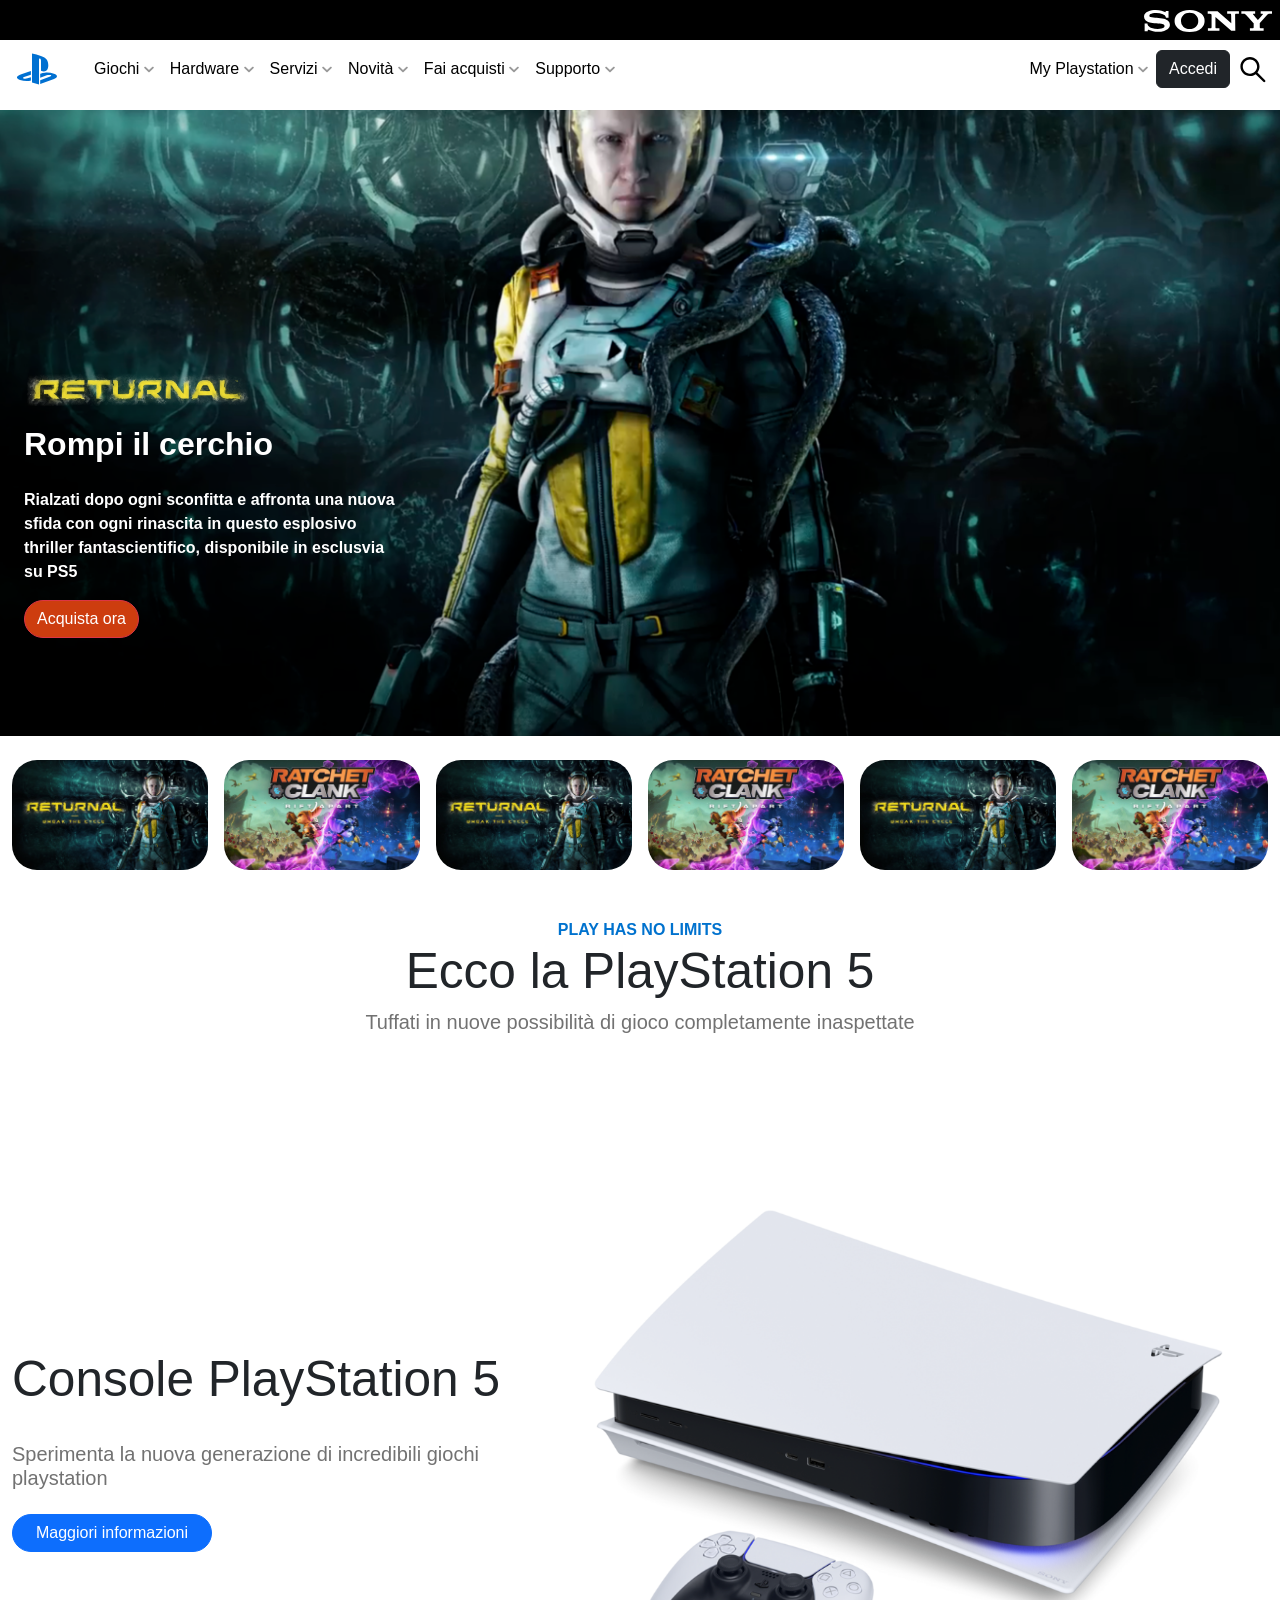
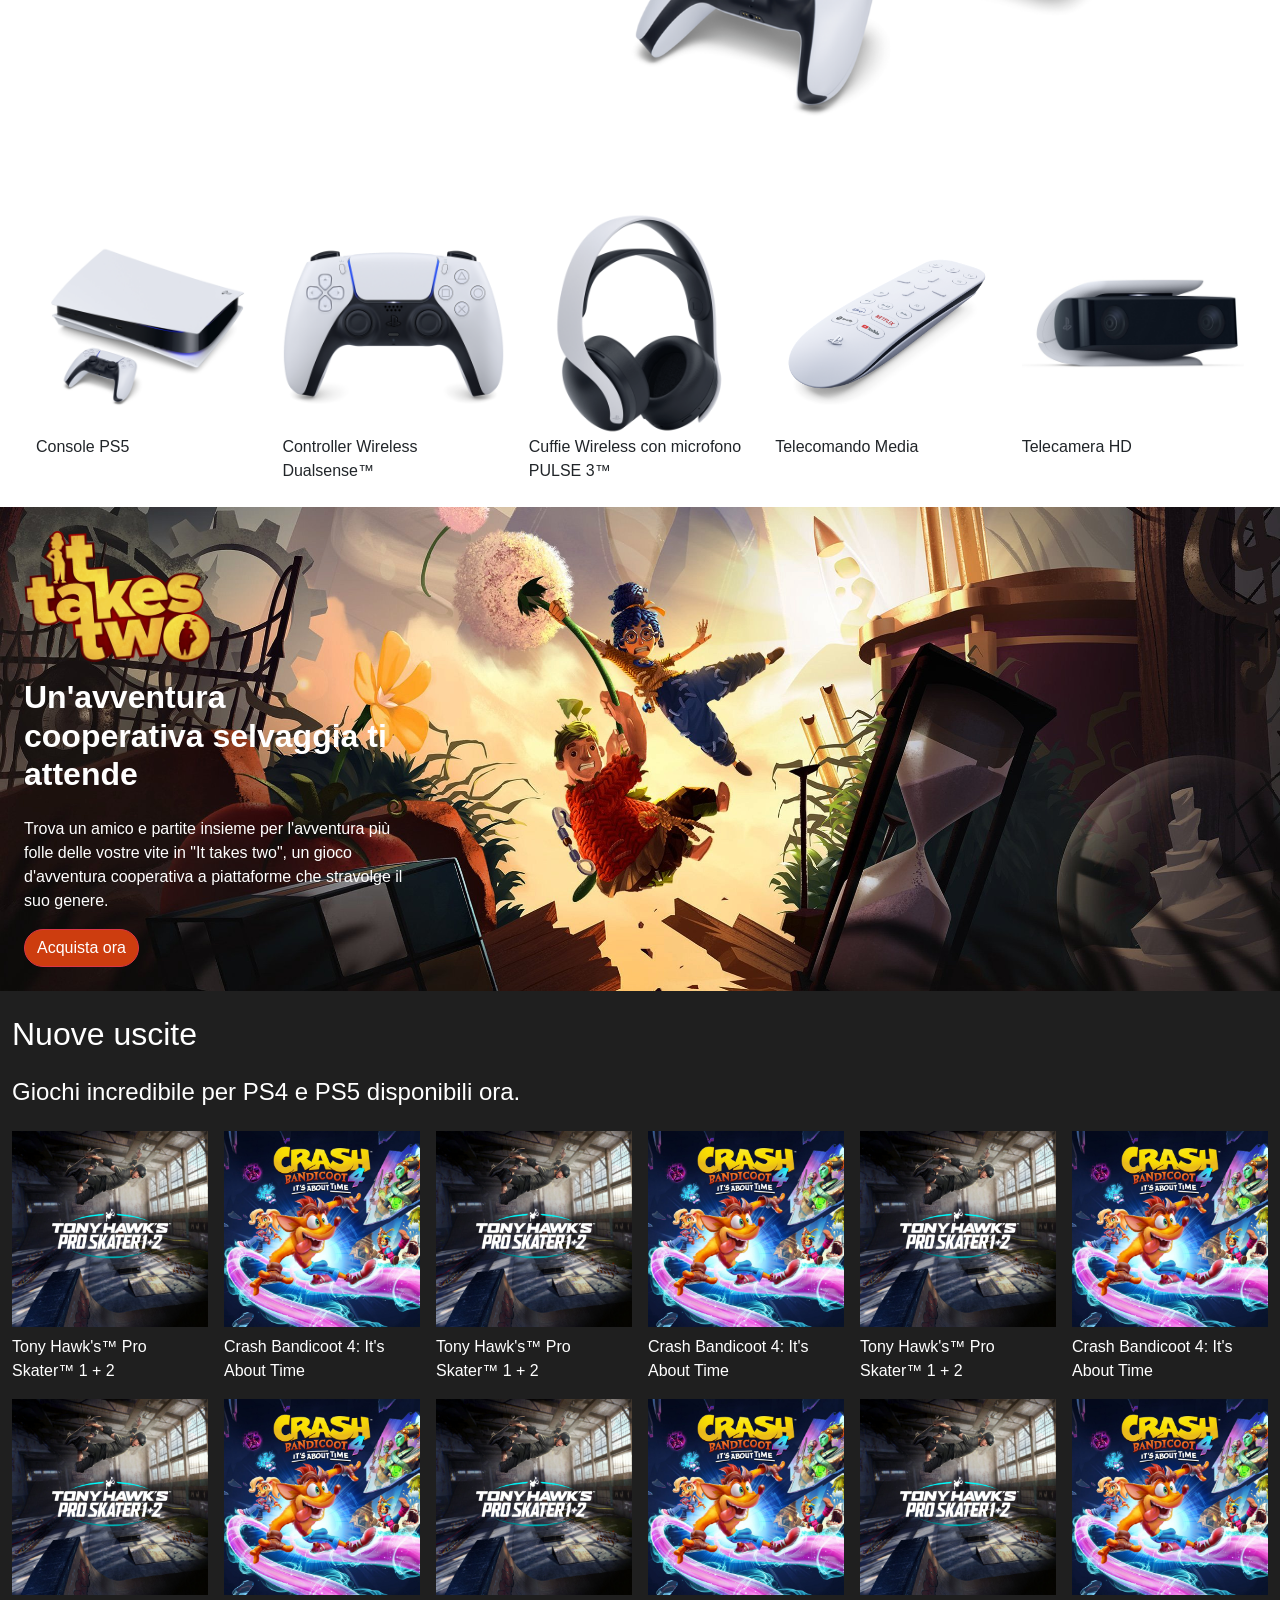
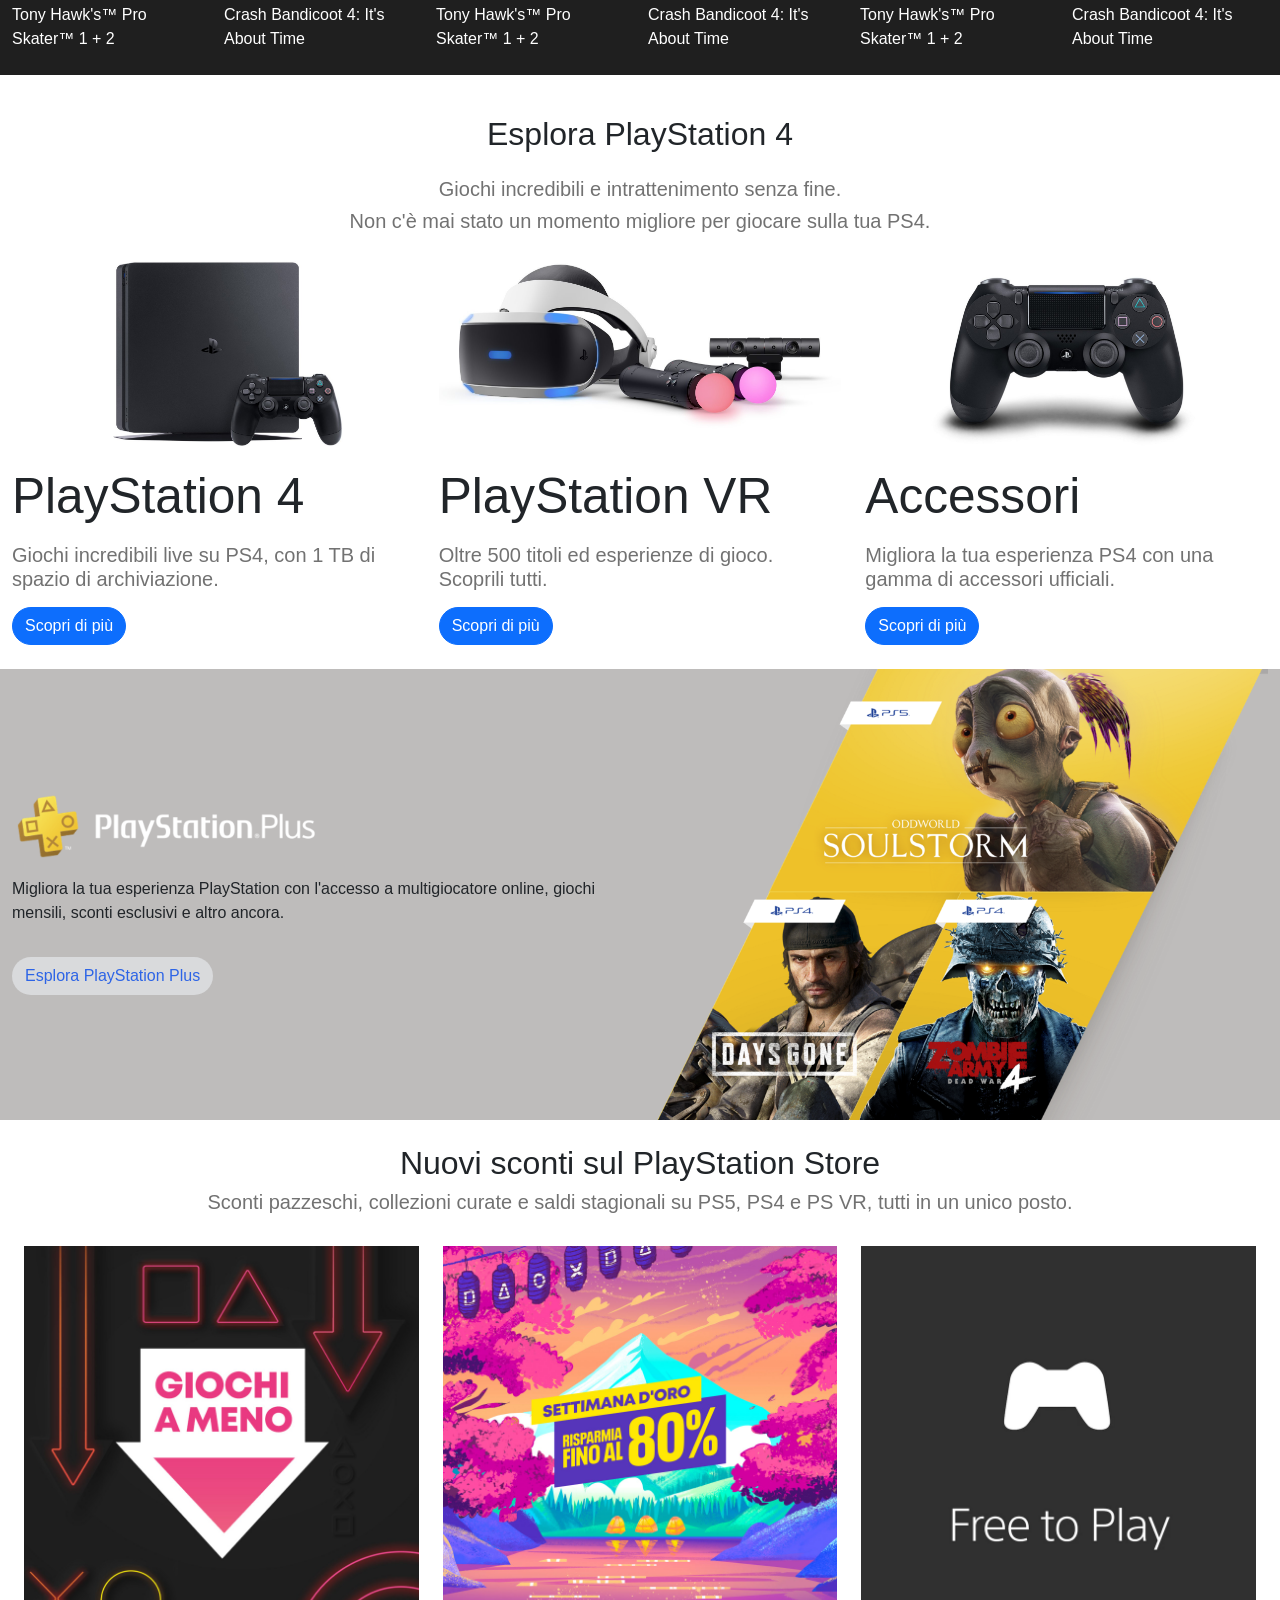
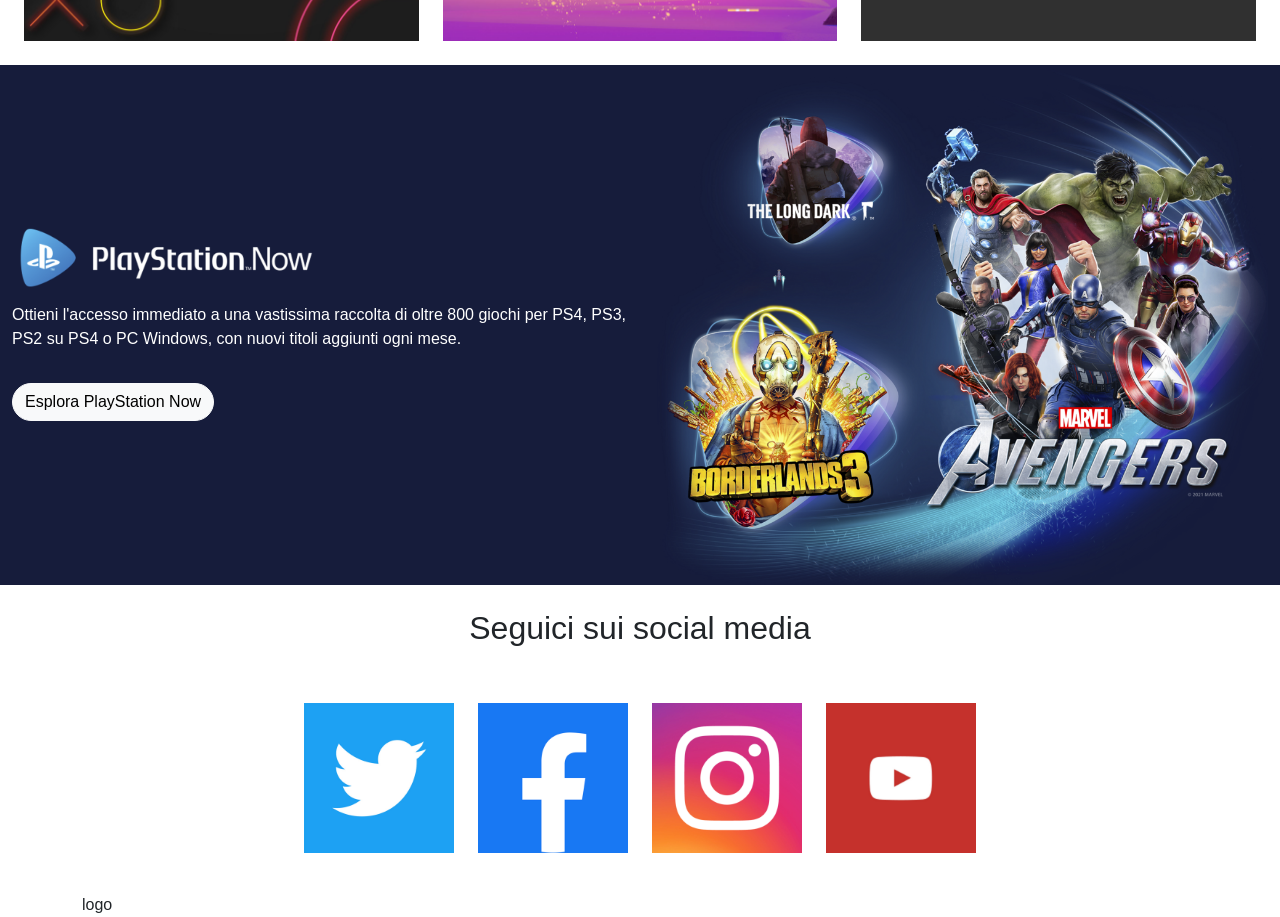
==== commit 94bcb40e: "Section Eleven done" ====
--- a/index.html
+++ b/index.html
@@ -403,23 +403,21 @@
         </section>
 
         <section class="section-eleven">
-            <h4></h4>
-            <div class="container justify-content-center">
-                <div class="row">
-                    <div class="col-6 centered(check)">
-                        <div class="row">
-                            <div class="col-sm col-md-3">
-                                <img src="" alt=""> <!-- -->                            
-                            </div>
-                            <div class="col-sm col-md-3">
-                                <img src="" alt=""> <!-- -->                            
-                            </div>
-                            <div class="col-sm col-md-3">
-                                <img src="" alt=""> <!-- -->                            
-                            </div>
-                            <div class="col-sm col-md-3">
-                                <img src="" alt=""> <!-- -->                            
-                            </div>
+            <div class="container-fluid container-md text-center">
+                <h2>Seguici sui social media</h2>
+                <div class="row justify-content-center">
+                        <div class="row g-4">
+                           <div class="col-6 col-sm-3 mb-3">
+                               <img class="img-fluid" src="img/twitter.jpg" alt=""> <!-- -->                            
+                           </div>
+                           <div class="col-6 col-sm-3 mb-3">
+                               <img class="img-fluid" src="img/facebook.jpg" alt=""> <!-- -->                            
+                           </div>
+                           <div class="col-6 col-sm-3">
+                               <img class="img-fluid" src="img/instagram.jpg" alt=""> <!-- -->                            
+                           </div>
+                           <div class="col-6 col-sm-3">
+                            <img class="img-fluid" src="img/youtube.png" alt=""> <!-- -->                            
                         </div>
                     </div>
                 </div>
--- a/css/style.css
+++ b/css/style.css
@@ -138,4 +138,11 @@
 
  .btn-light.mb-3 {
     border-radius: 25px;
- }+ }
+
+ @media screen and (min-width: 992px) {
+     .section-eleven .container-md {
+        max-width: 720px
+    }
+ };
+    
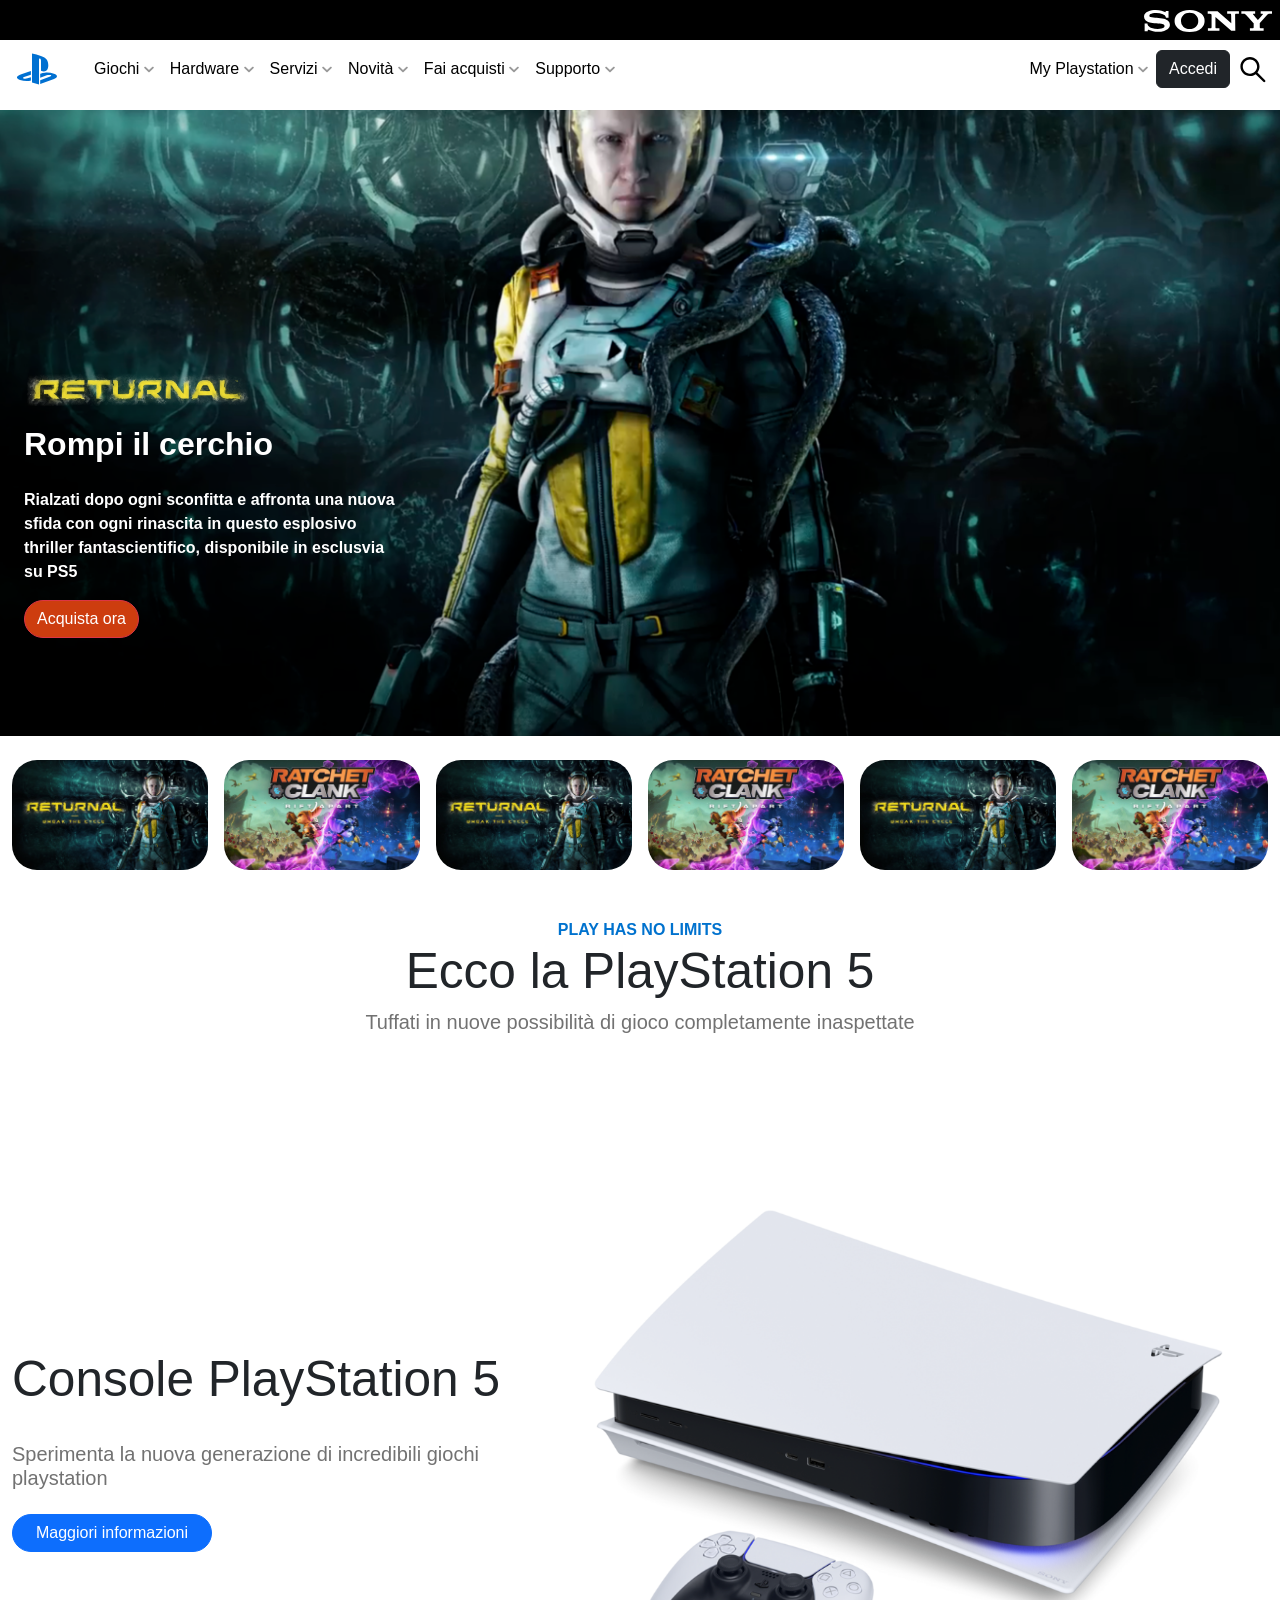
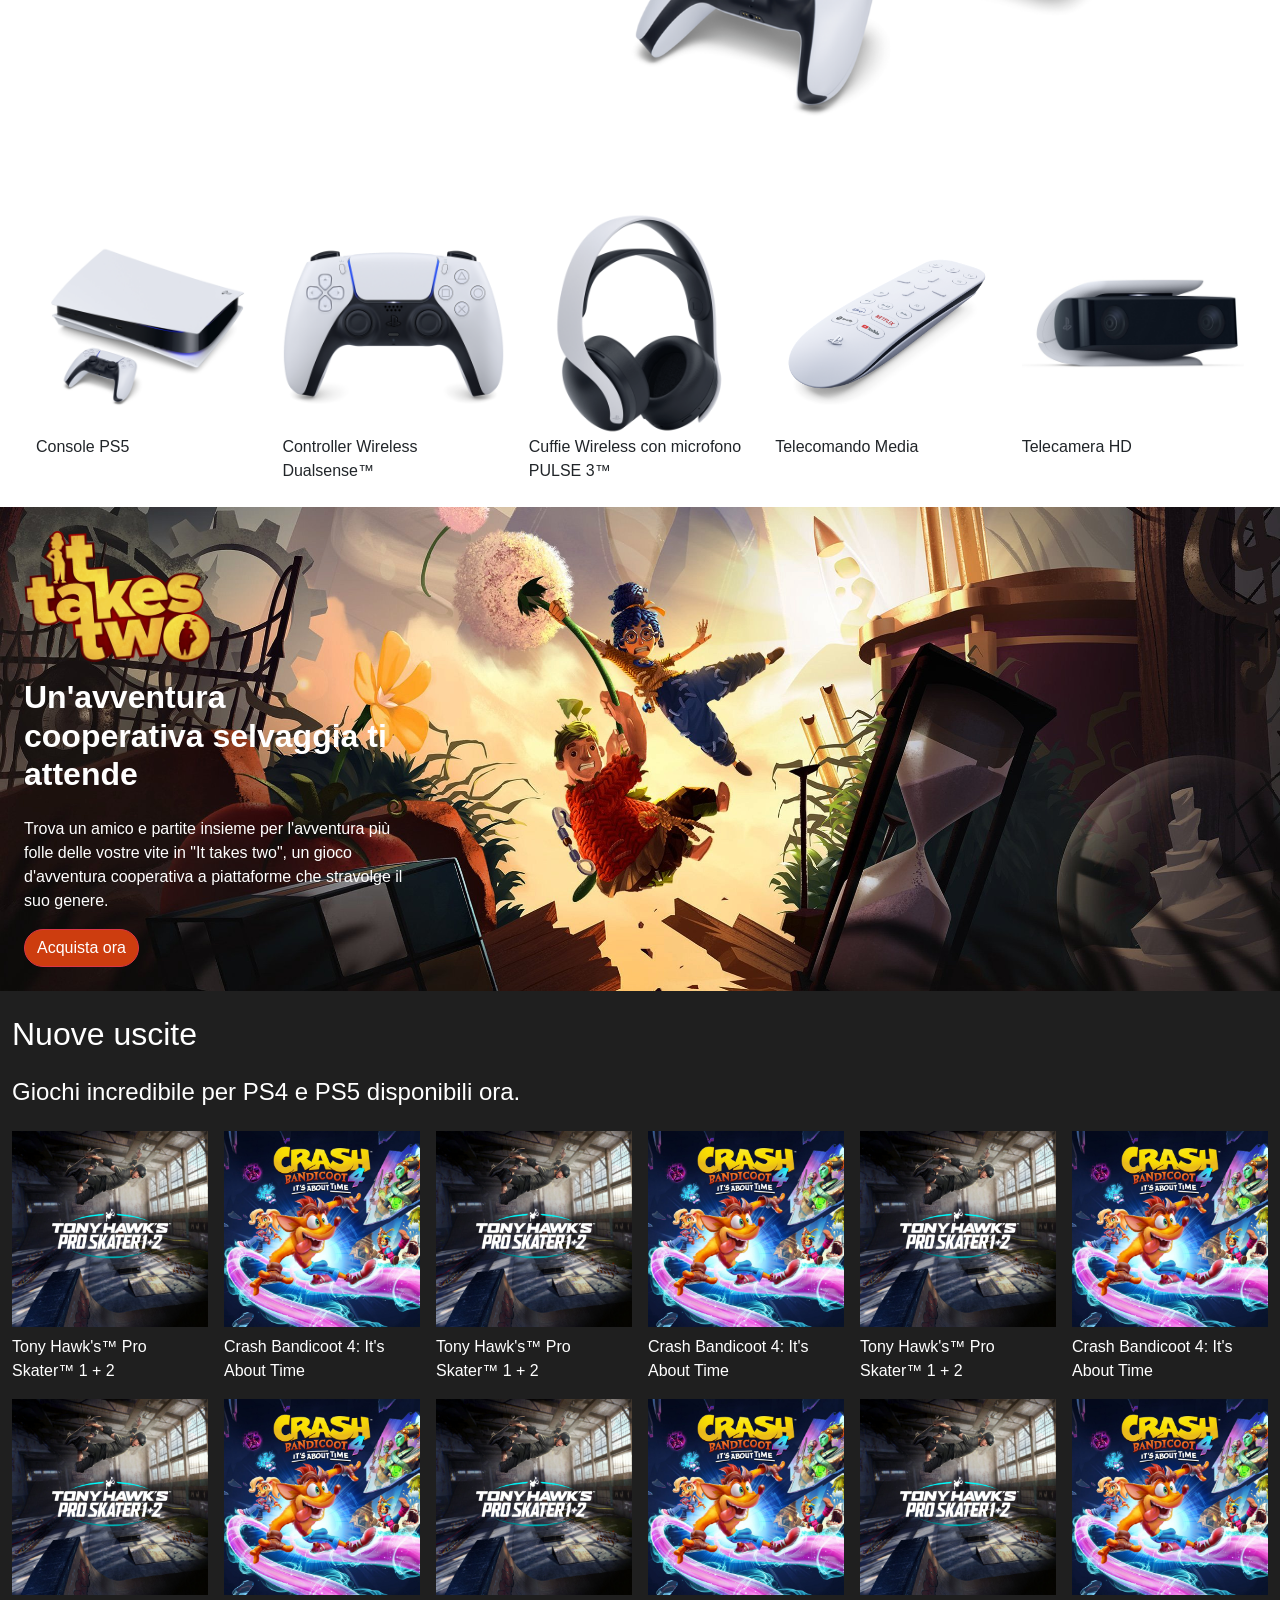
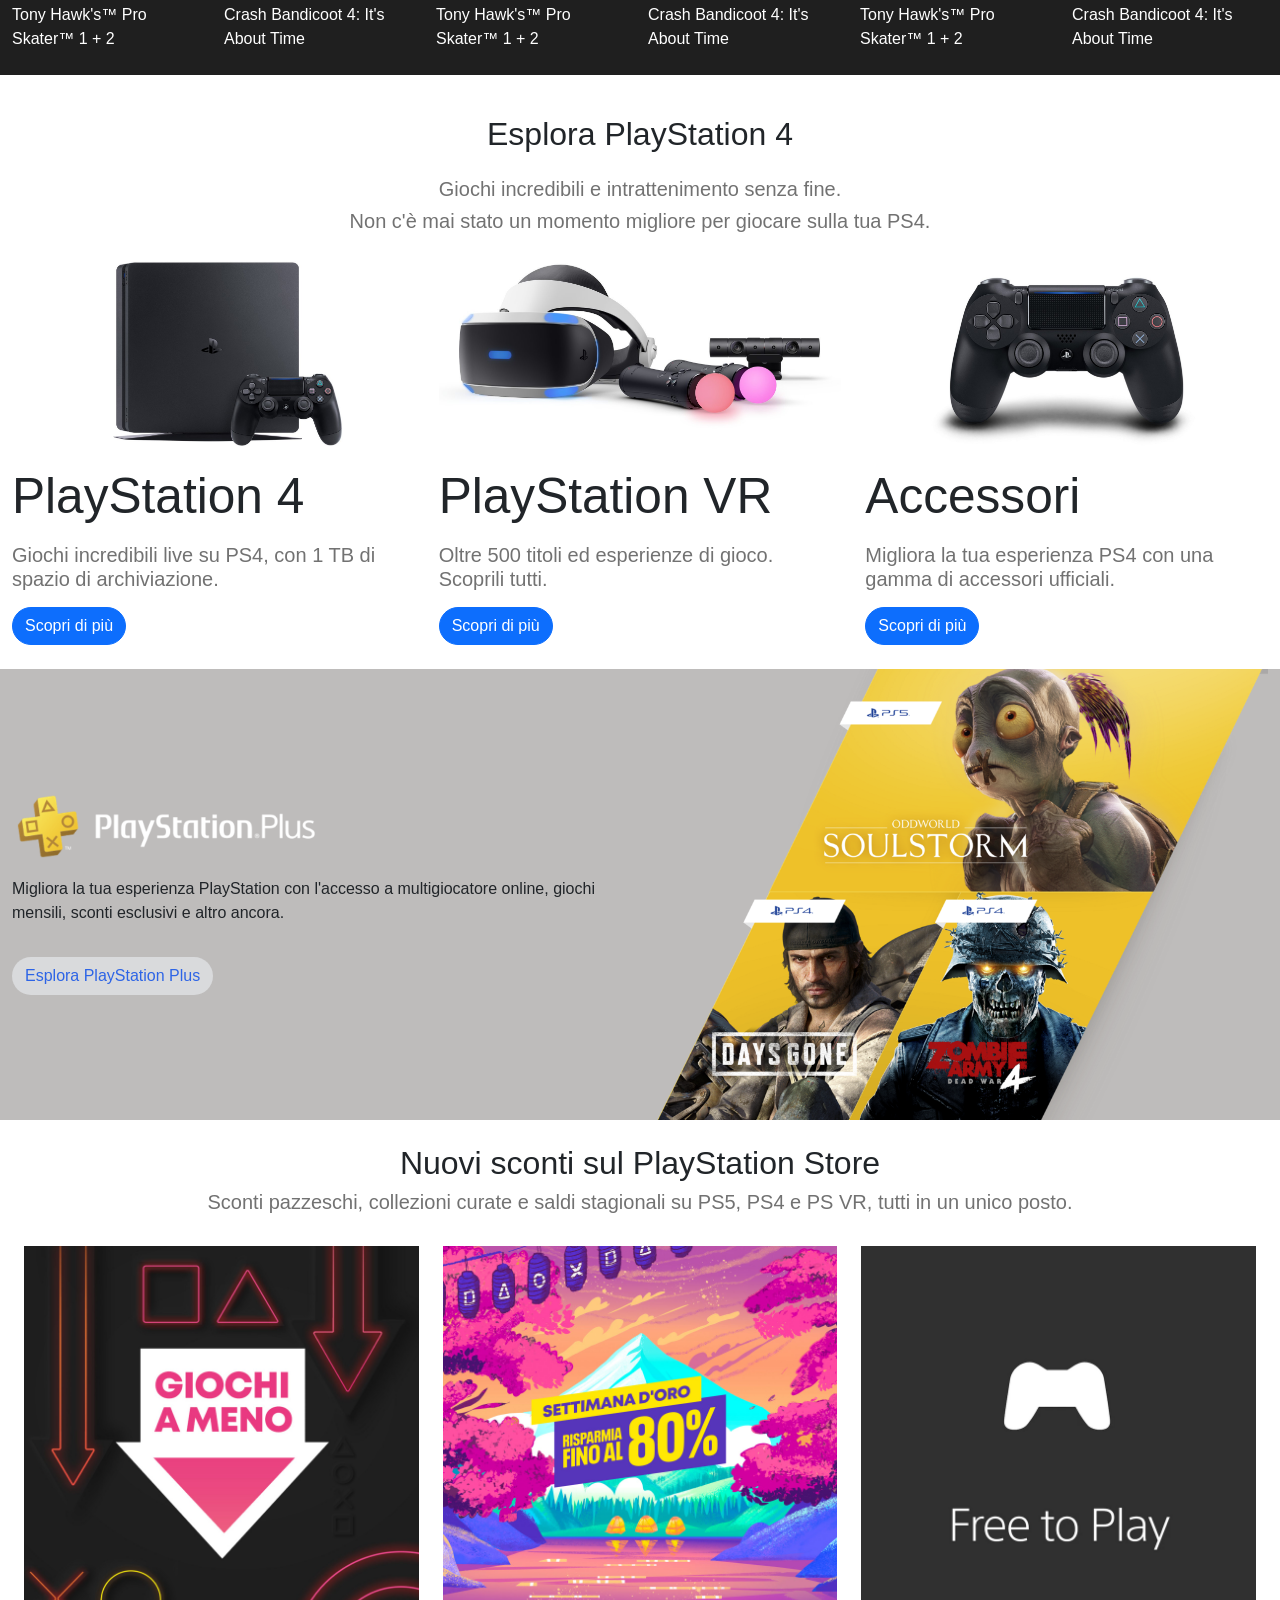
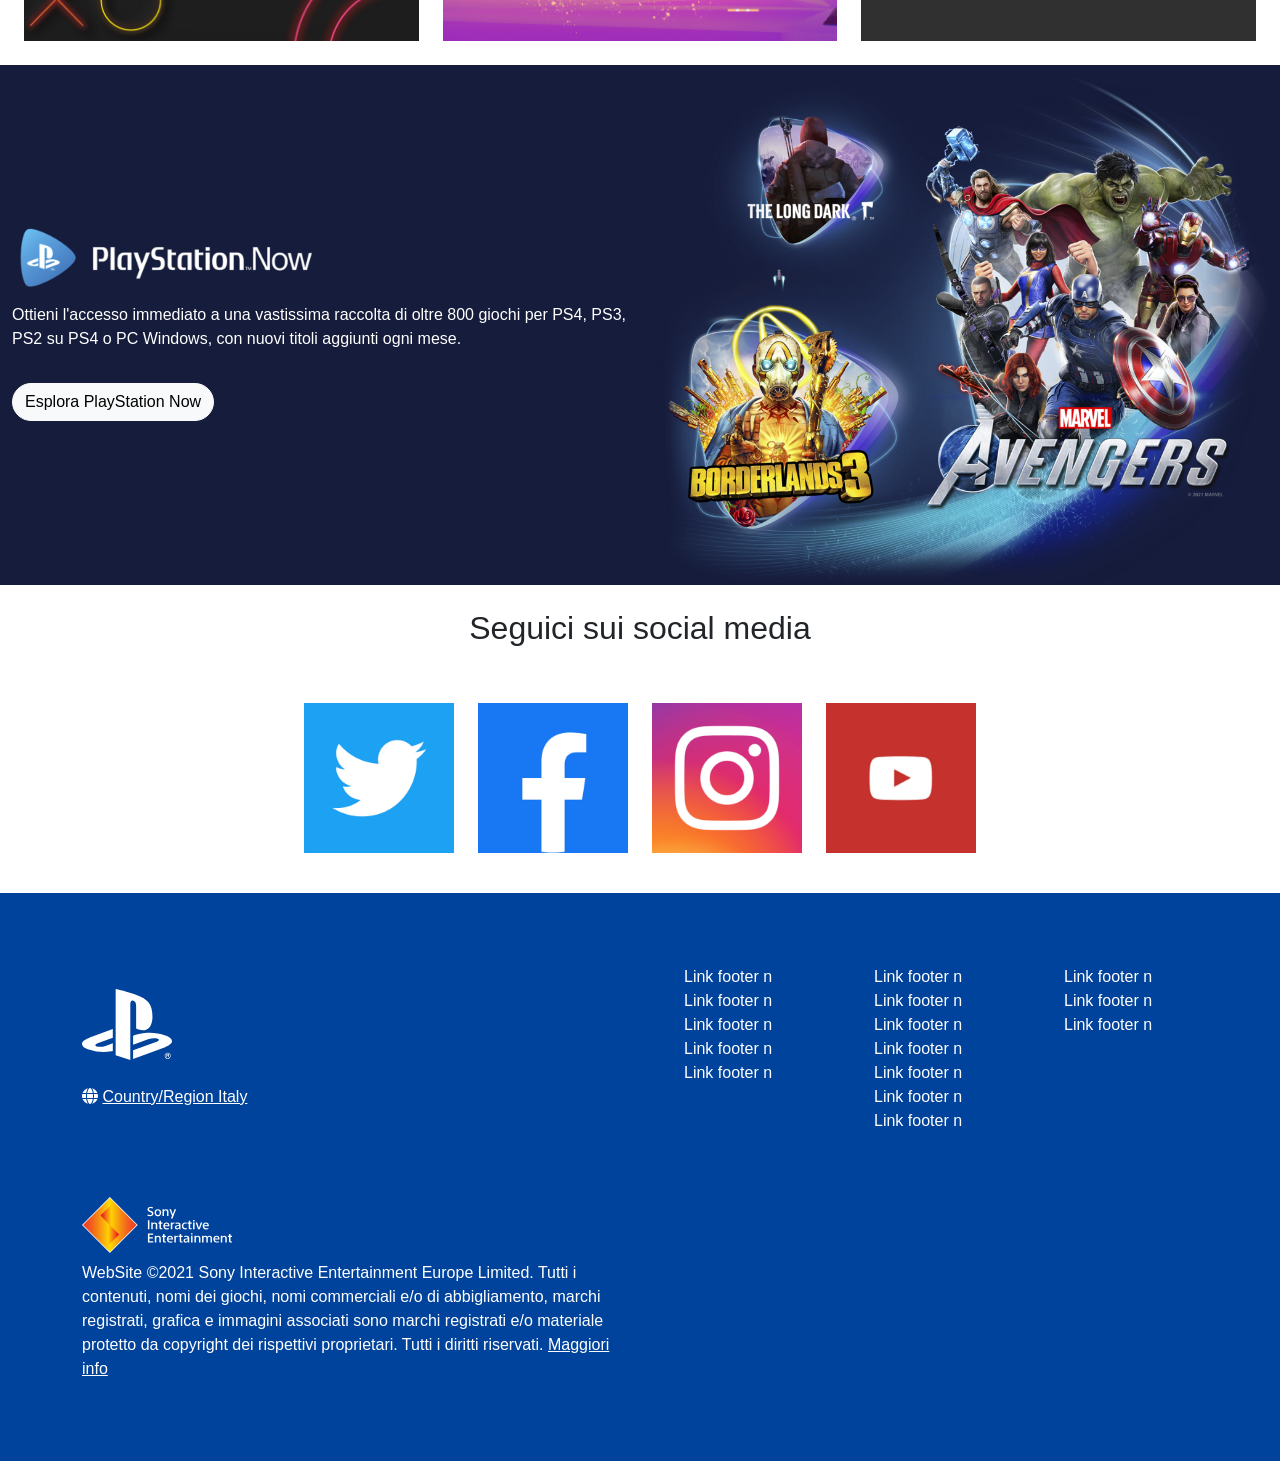
==== commit a2990a9e: "COMPLETED" ====
--- a/index.html
+++ b/index.html
@@ -408,16 +408,16 @@
                 <div class="row justify-content-center">
                         <div class="row g-4">
                            <div class="col-6 col-sm-3 mb-3">
-                               <img class="img-fluid" src="img/twitter.jpg" alt=""> <!-- -->                            
+                               <a href="#"><img class="img-fluid" src="img/twitter.jpg" alt=""></a>                          
                            </div>
                            <div class="col-6 col-sm-3 mb-3">
-                               <img class="img-fluid" src="img/facebook.jpg" alt=""> <!-- -->                            
+                                <a href="#"><img class="img-fluid" src="img/facebook.jpg" alt=""></a>                           
                            </div>
                            <div class="col-6 col-sm-3">
-                               <img class="img-fluid" src="img/instagram.jpg" alt=""> <!-- -->                            
+                                <a href="#"><img class="img-fluid" src="img/instagram.jpg" alt=""></a>                            
                            </div>
                            <div class="col-6 col-sm-3">
-                            <img class="img-fluid" src="img/youtube.png" alt=""> <!-- -->                            
+                                <a href="#"><img class="img-fluid" src="img/youtube.png" alt=""></a>                           
                         </div>
                     </div>
                 </div>
@@ -427,38 +427,59 @@
 
     <footer>
         <div class="container">
-            <div class="row">
-                <div class="col col-lg-6">
-                    <img src="" alt="">logo 
-                </div>
-                <div class="col col-lg-6">
+            <div class="row white align-items-start py-5">
+                <div class="col-12 col-lg-6 py-4">
+                    <div class="img-container py-4">
+                        <img style="width: 90px" src="img/ps-footer.svg" alt="">
+                    </div>
+                    <div class="text-container">
+                        <i class="fa-solid fa-globe py-1"></i>
+                        <a href="#">Country/Region Italy</a>
+                    </div>
+                    
+                </div>
+                <div class="col-12 col-lg-6 py-4">
                     <div class="row">
                         <div class="col-md-4">
                             <ul>
-                                <li><a href="#"></a></li>
-                                <li><a href="#"></a></li>
-                                <li><a href="#"></a></li>
+                                <li><a href="#">Link footer n</a></li>
+                                <li><a href="#">Link footer n</a></li>
+                                <li><a href="#">Link footer n</a></li>
+                                <li><a href="#">Link footer n</a></li>
+                                <li><a href="#">Link footer n</a></li>
                             </ul>
                         </div>
                         <div class="col-md-4">
                             <ul>
-                                <li><a href="#"></a></li>
-                                <li><a href="#"></a></li>
-                                <li><a href="#"></a></li>
-                                <li><a href="#"></a></li>
-                                <li><a href="#"></a></li>
+                                <li><a href="#">Link footer n</a></li>
+                                <li><a href="#">Link footer n</a></li>
+                                <li><a href="#">Link footer n</a></li>
+                                <li><a href="#">Link footer n</a></li>
+                                <li><a href="#">Link footer n</a></li>
+                                <li><a href="#">Link footer n</a></li>
+                                <li><a href="#">Link footer n</a></li>
                             </ul>
                         </div>
                         <div class="col-md-4">
                             <ul>
-                                <li><a href="#"></a></li>
-                                <li><a href="#"></a></li>
-                                <li><a href="#"></a></li>
+                                <li><a href="#">Link footer n</a></li>
+                                <li><a href="#">Link footer n</a></li>
+                                <li><a href="#">Link footer n</a></li>
                             </ul>
                         </div>
                     </div>
                 </div>
-                <div class="col-lg-6">
+                <div class="col-12 col-lg-6 py-3">
+                    <div class="img-container py-2">
+                        <img style="width: 150px" src="img/sie-logo.svg" alt="">
+                    </div>
+                    <div class="text-container">
+                        <p>WebSite ©2021 Sony Interactive Entertainment Europe Limited. Tutti i contenuti,
+                            nomi dei giochi, nomi commerciali e/o di abbigliamento, marchi registrati, grafica
+                            e immagini associati sono marchi registrati e/o materiale protetto da copyright
+                            dei rispettivi proprietari. Tutti i diritti riservati. <a href="#">Maggiori info</a>
+                        </p>
+                    </div>
                 </div>
             </div>
         </div>
--- a/css/style.css
+++ b/css/style.css
@@ -6,7 +6,7 @@
     padding: 1.5rem 0;
 }
 
-ul li a{
+ nav ul li a{
     text-decoration: none;
     color: black;
 }
@@ -26,6 +26,17 @@
  h5 {
     color: rgb(114,114,114);
  }
+
+footer a {
+    color: white;
+    text-decoration: none;
+    padding: 5px 0;
+}
+
+footer .text-container a {
+    text-decoration: underline;
+}
+
 
 .blue {
    color: rgb(0,114,206);
@@ -140,6 +151,10 @@
     border-radius: 25px;
  }
 
+ footer {
+    background-color: rgb(0,67,156);
+ }
+
  @media screen and (min-width: 992px) {
      .section-eleven .container-md {
         max-width: 720px
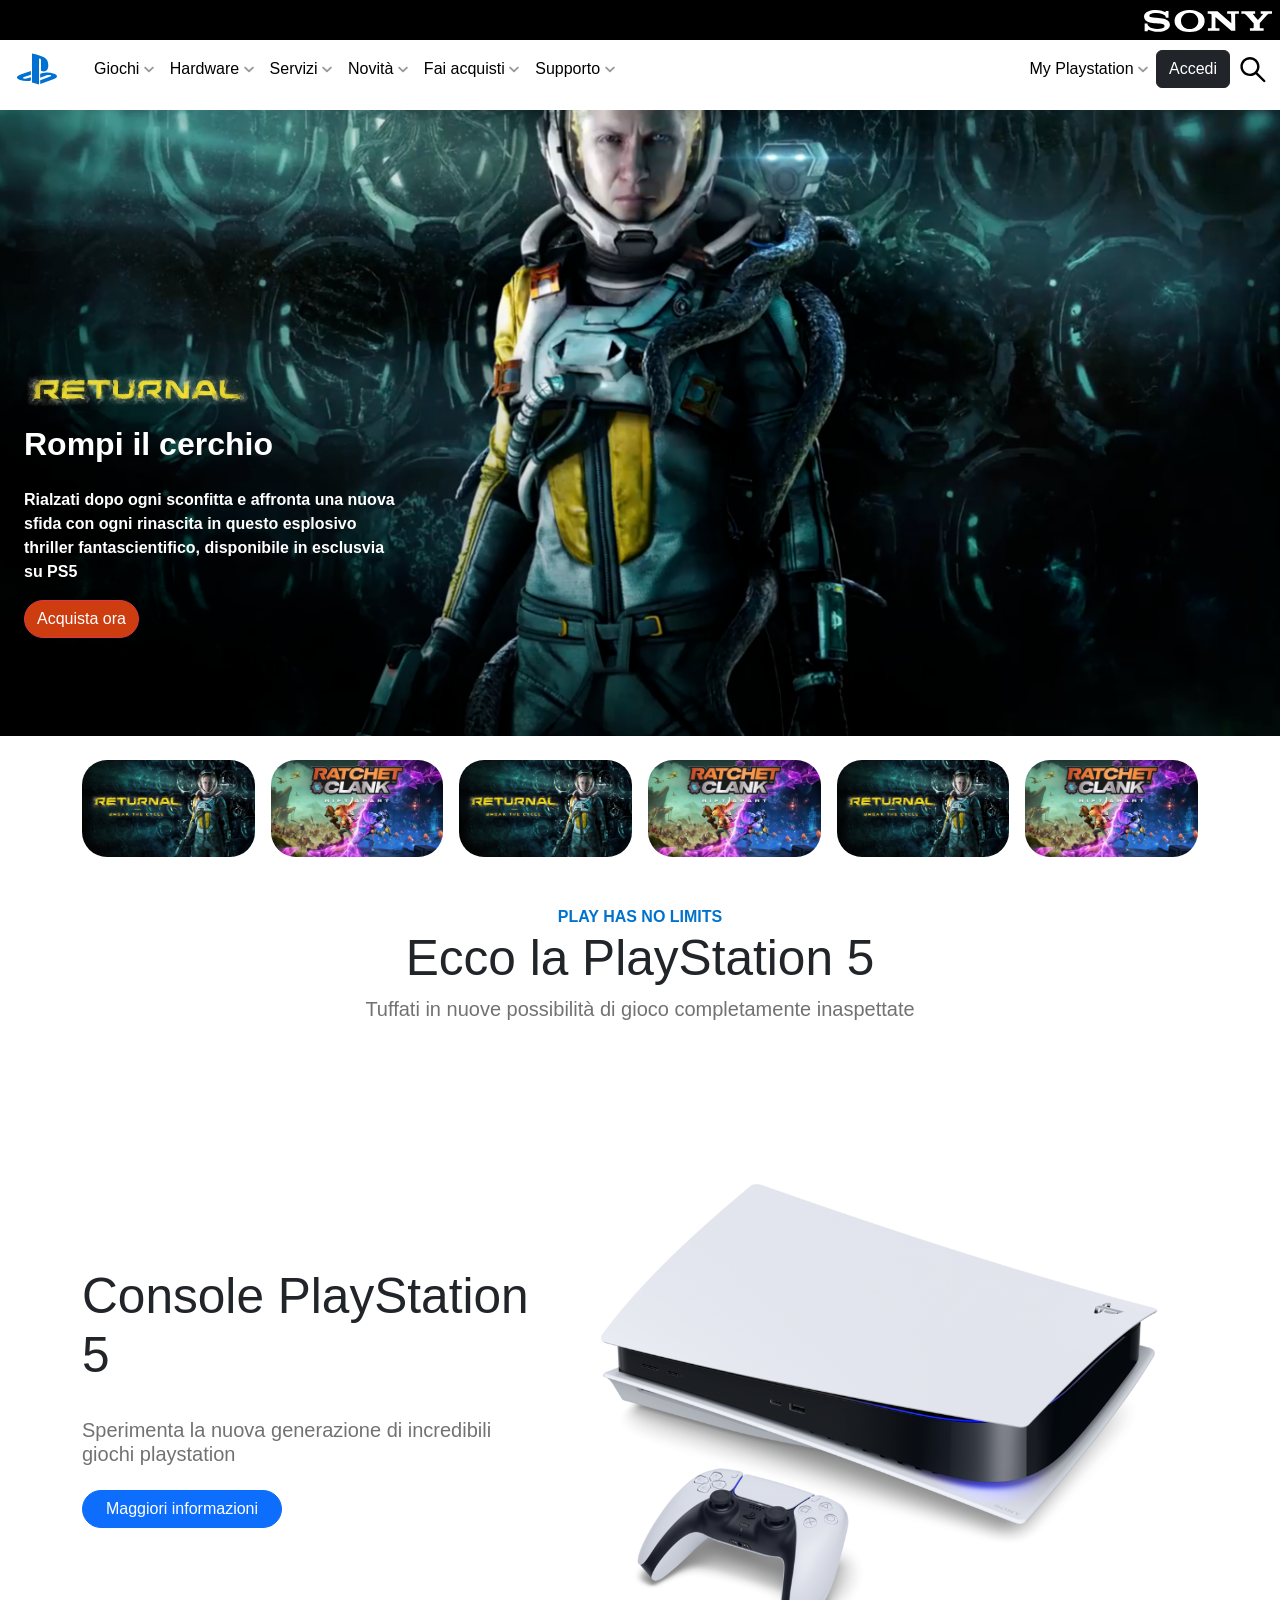
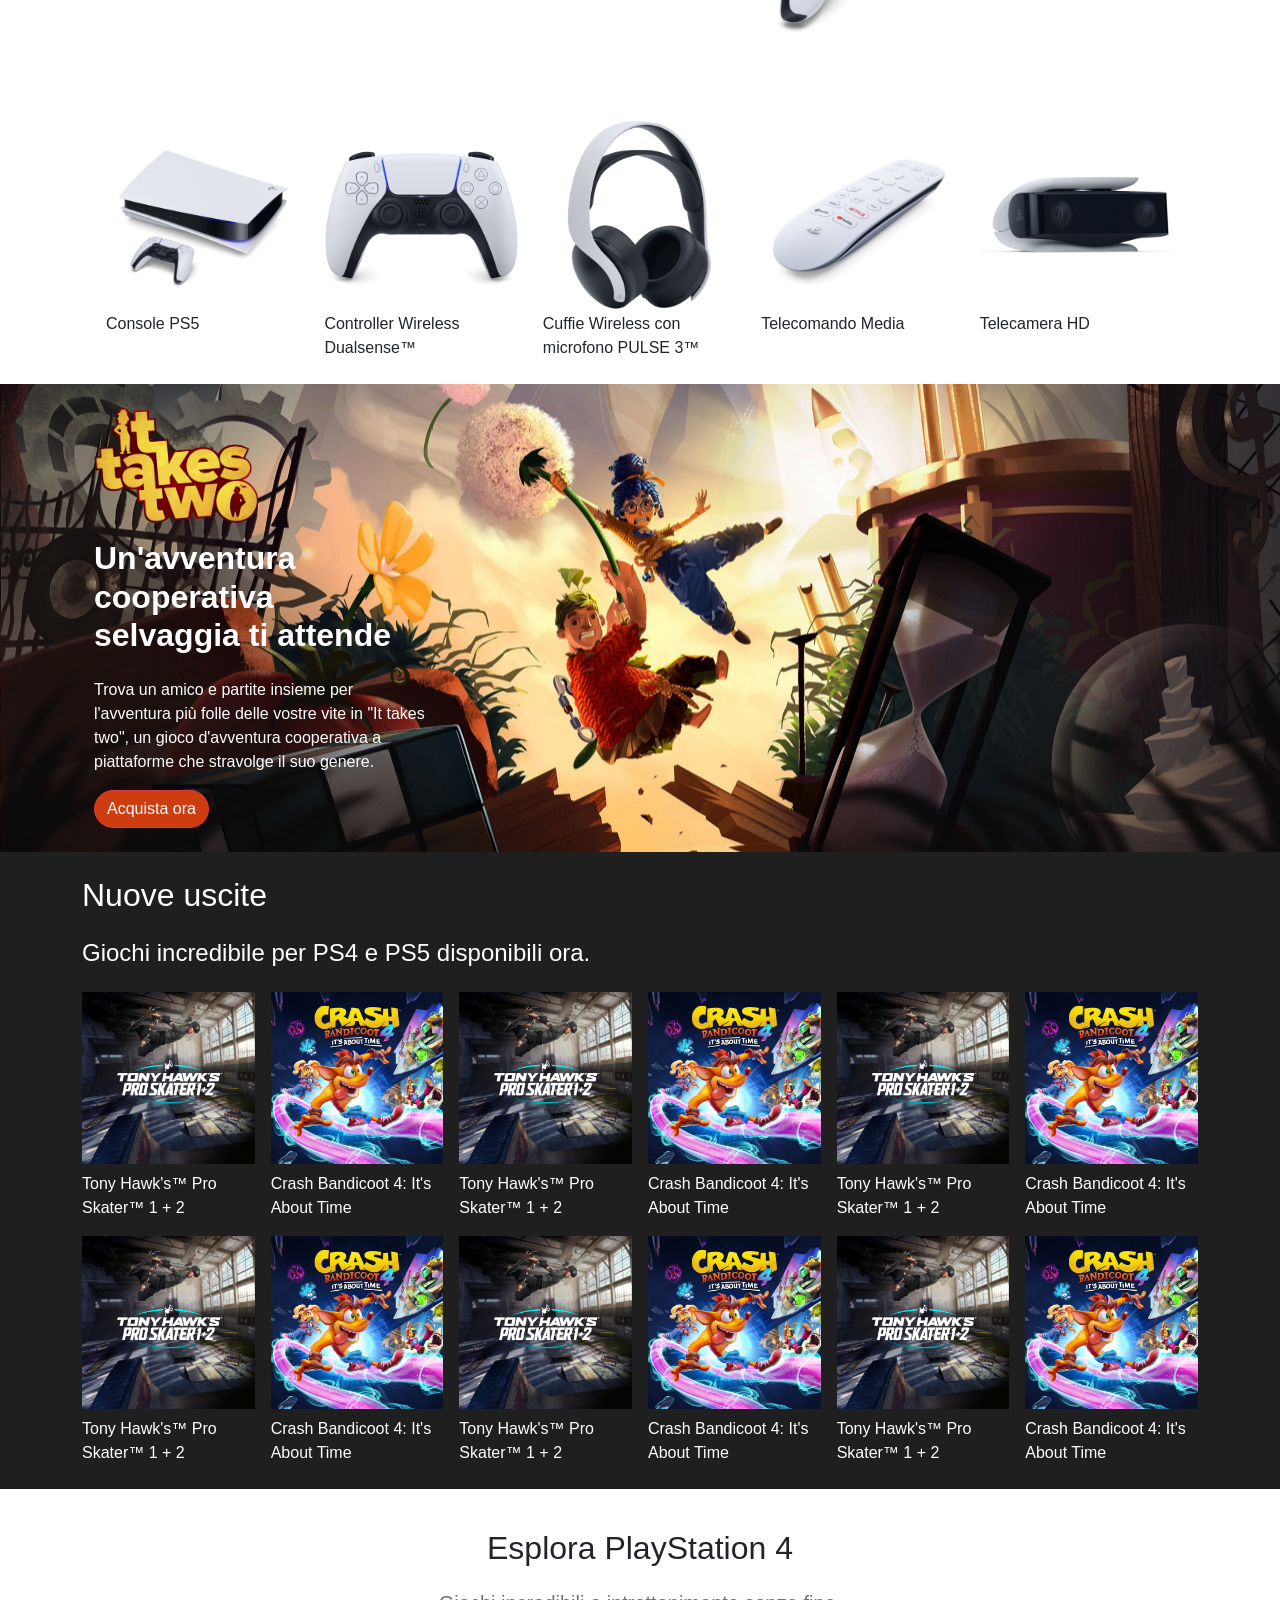
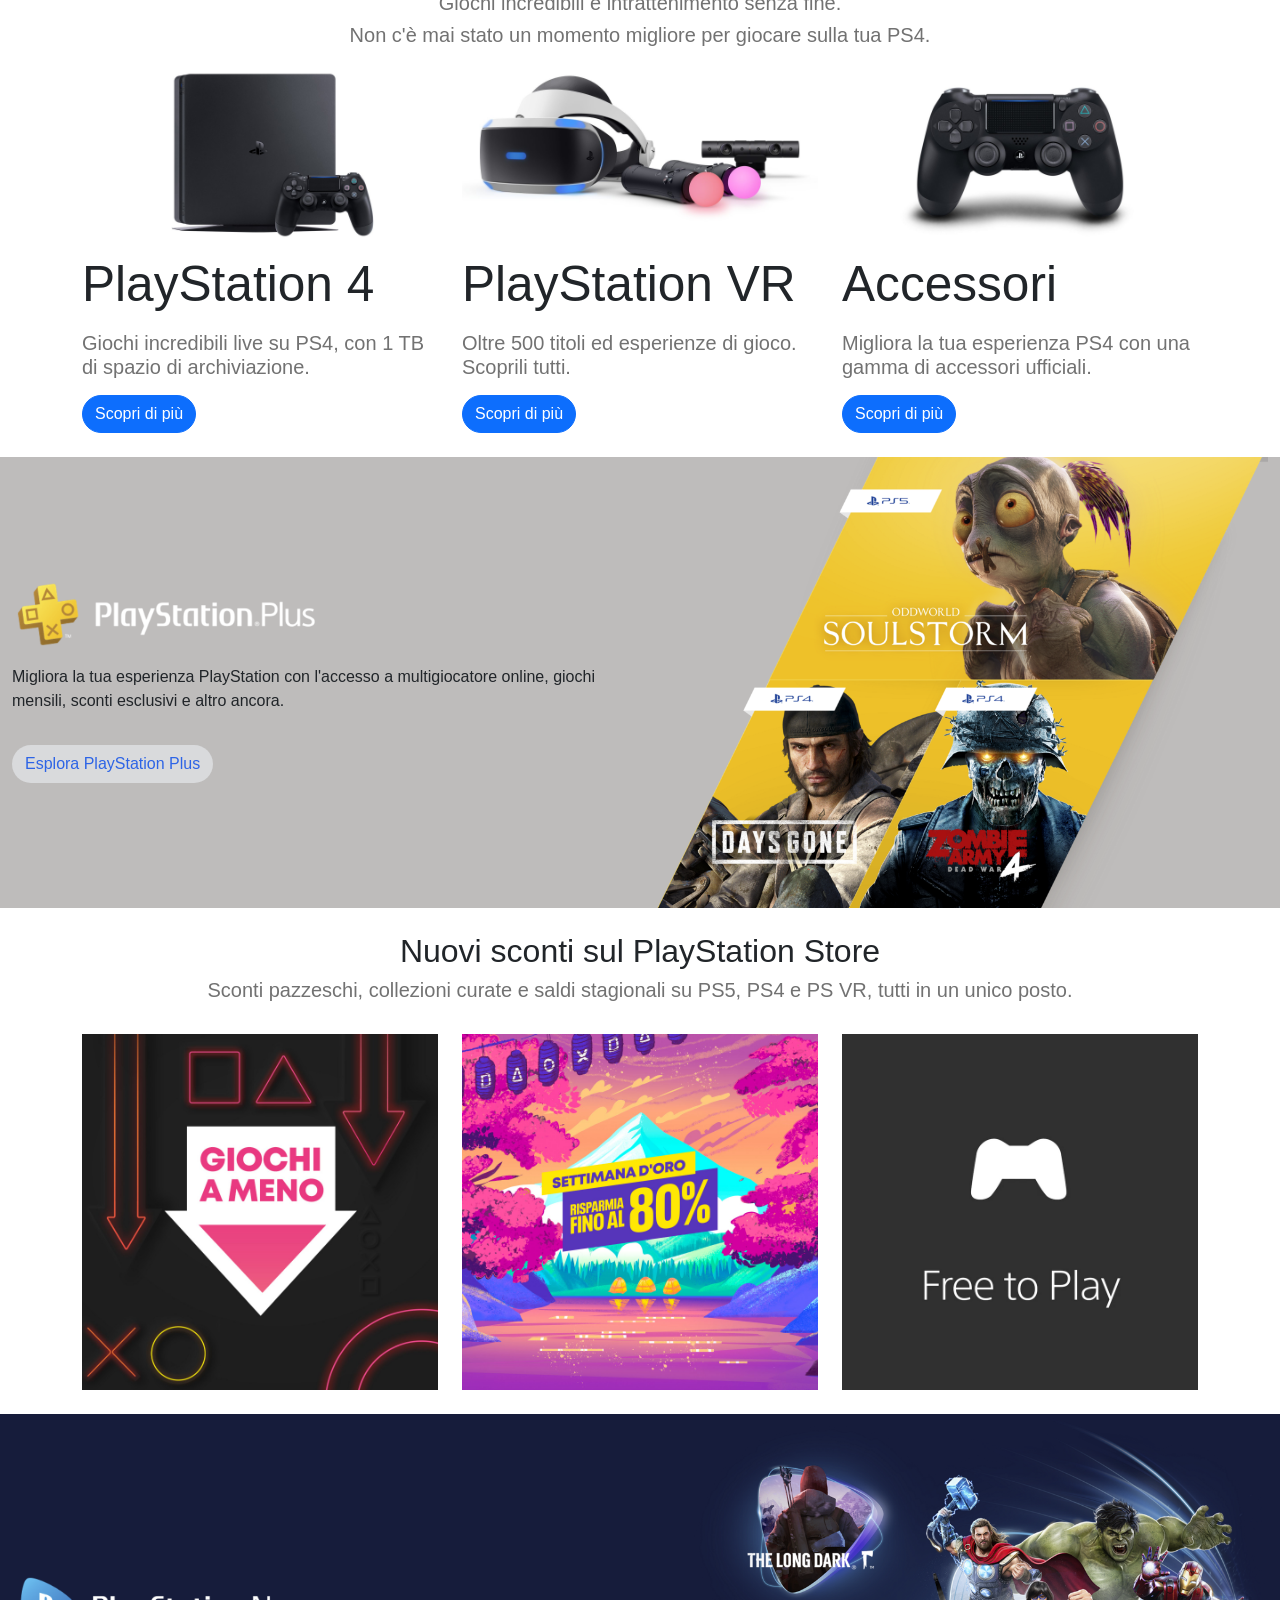
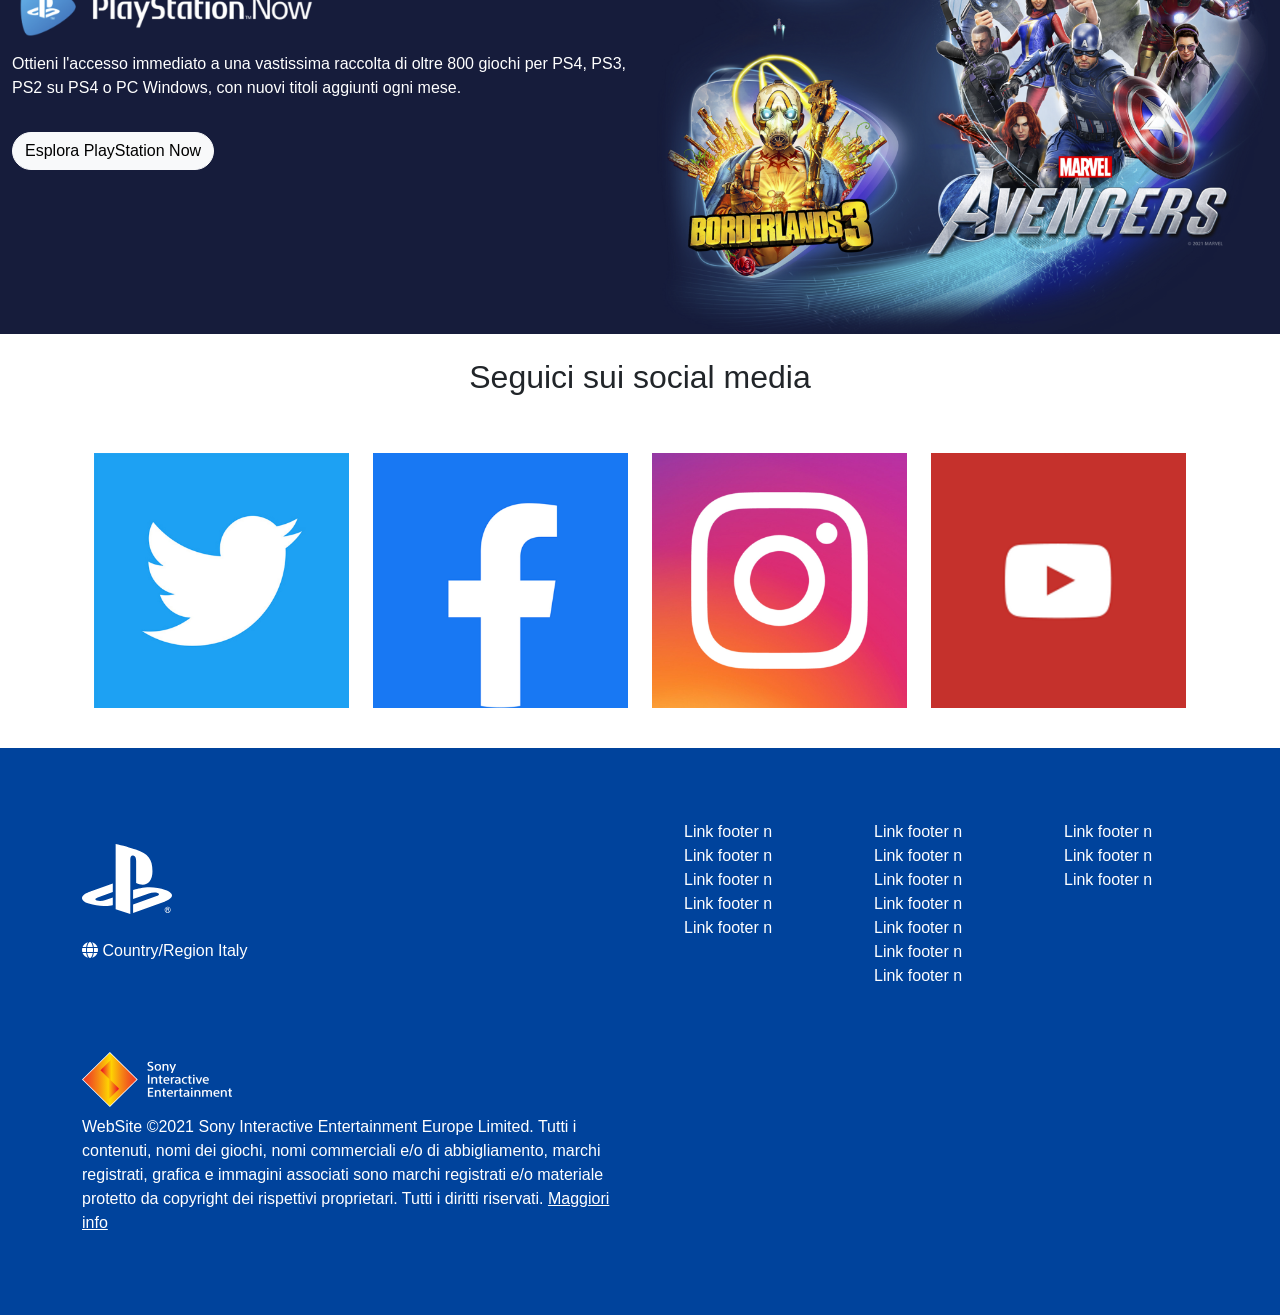
==== commit de9f4e79: "Fixed containers. Completed 100%" ====
--- a/index.html
+++ b/index.html
@@ -97,7 +97,7 @@
         </section>
 
         <section class="section-two">
-            <div class="container-fluid">
+            <div class="container">
                 <div class="row g-3">
                     <div class="col-6 col-sm-4 col-lg-2">
                         <div class="img-container">
@@ -142,7 +142,7 @@
         </section>
 
         <section class="section-four">
-            <div class="container-fluid">
+            <div class="container">
                 <div class="row align-items-center">
                     <div class="col-md-5">
                         <div class="d-flex flex-column justify-content-center">
@@ -202,7 +202,7 @@
         </section>
 
         <section class="section-five">
-            <div class="container-fluid white">
+            <div class="container white">
                 <div class="row">
                     <div class="col col-lg-4 px-4">
                         <img class="img-ittakestwo pb-3" src="./img/it-takes-two-logo.png" alt=""> <!--max-width 60%-->
@@ -218,7 +218,7 @@
         </section>
 
         <section class="section-six">
-            <div class="container-fluid white">
+            <div class="container white">
                 <h2>Nuove uscite</h2>
                 <h4 class="py-3">Giochi incredibile per PS4 e PS5 disponibili ora.</h4>
                 <div class="row g-3">
@@ -299,7 +299,7 @@
         </section>
 
         <section class="section-seven">
-            <div class="container-fluid">
+            <div class="container">
                 <div class="text-center">
                     <h2 class="py-3">Esplora PlayStation 4</h2>
                     <h5>Giochi incredibili e intrattenimento senza fine.</h5>
@@ -360,7 +360,7 @@
                 <h2>Nuovi sconti sul PlayStation Store</h2>
                 <h5 class="pb-4">Sconti pazzeschi, collezioni curate e saldi stagionali su PS5, PS4 e PS VR, tutti in un unico posto.</h5>
             </div>
-                <div class="container-fluid px-3 px-md-4">
+                <div class="container">
                 <div class="row g-4">
                     <div class="col-12 col-md-4">
                         <div class="img-container">
@@ -403,7 +403,7 @@
         </section>
 
         <section class="section-eleven">
-            <div class="container-fluid container-md text-center">
+            <div class="container text-center">
                 <h2>Seguici sui social media</h2>
                 <div class="row justify-content-center">
                         <div class="row g-4">
--- a/css/style.css
+++ b/css/style.css
@@ -33,7 +33,7 @@
     padding: 5px 0;
 }
 
-footer .text-container a {
+footer .text-container p a {
     text-decoration: underline;
 }
 
@@ -159,5 +159,4 @@
      .section-eleven .container-md {
         max-width: 720px
     }
- };
-    
+ };
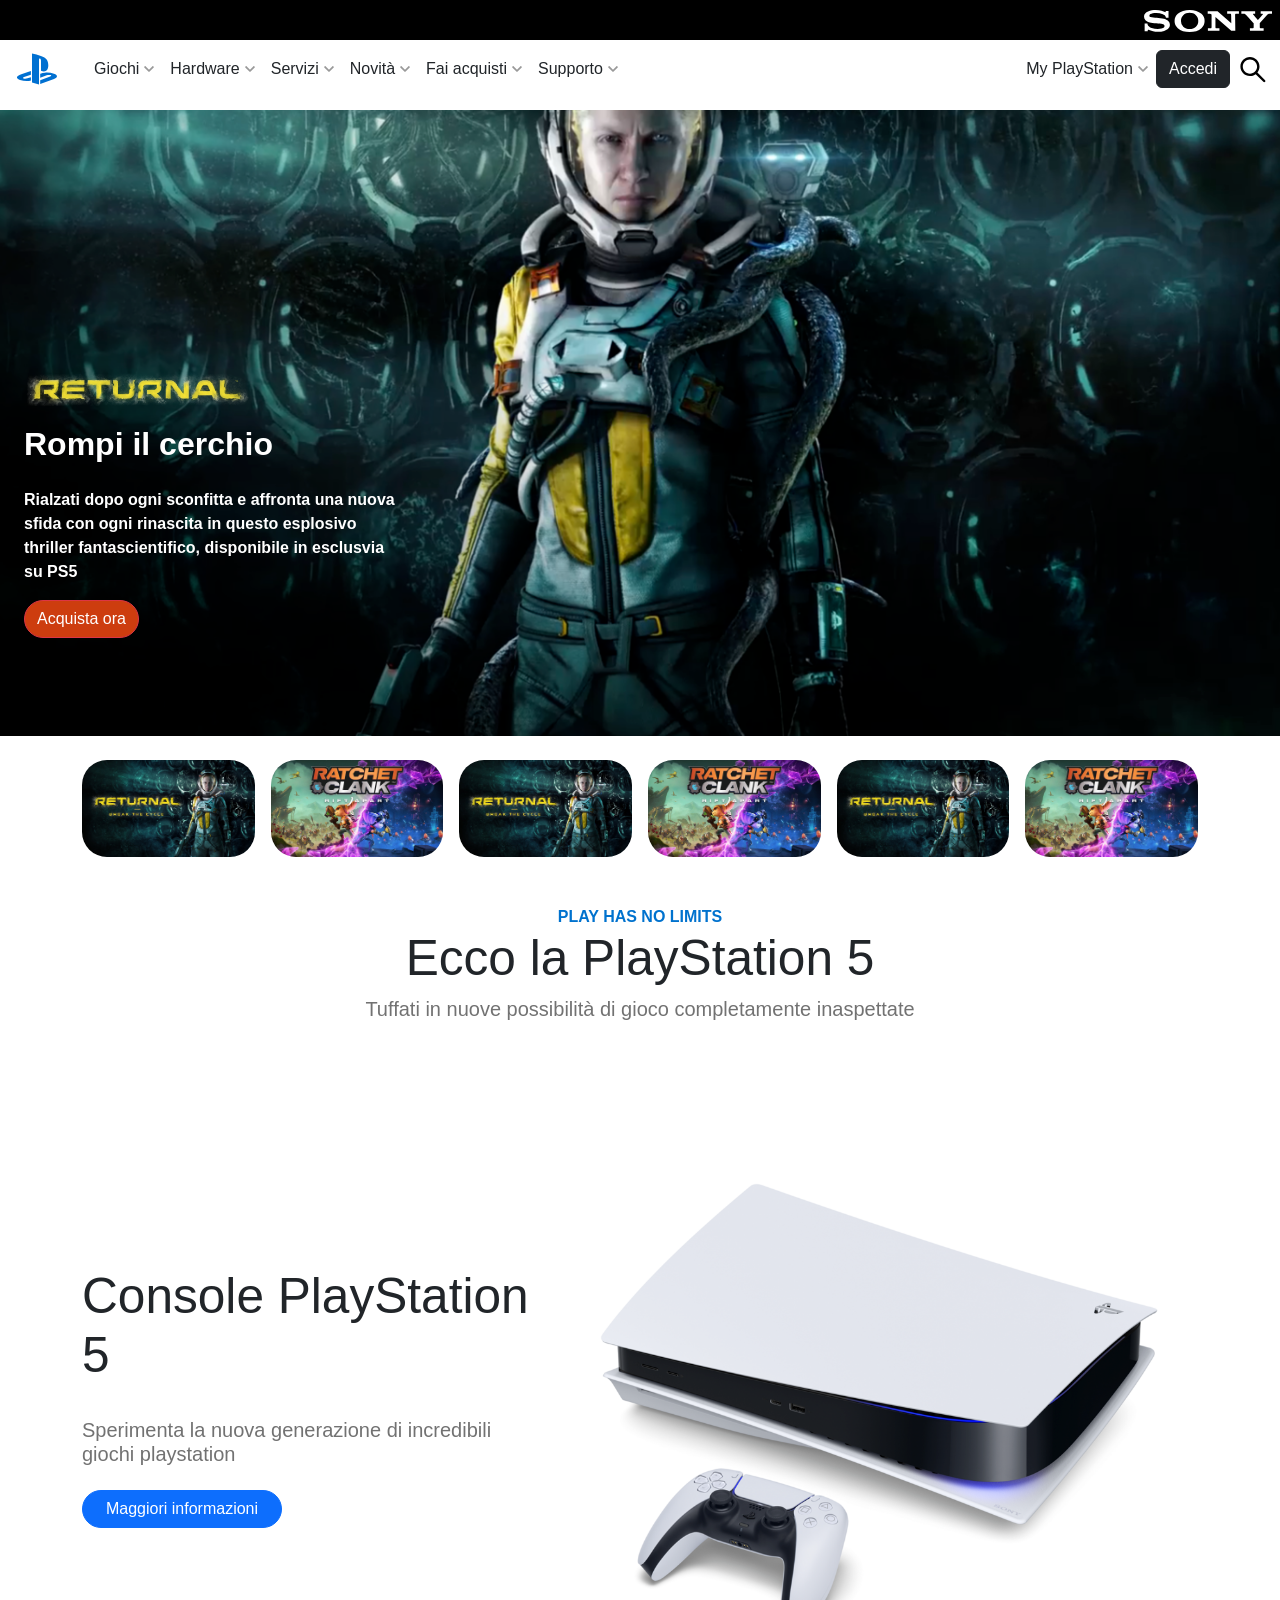
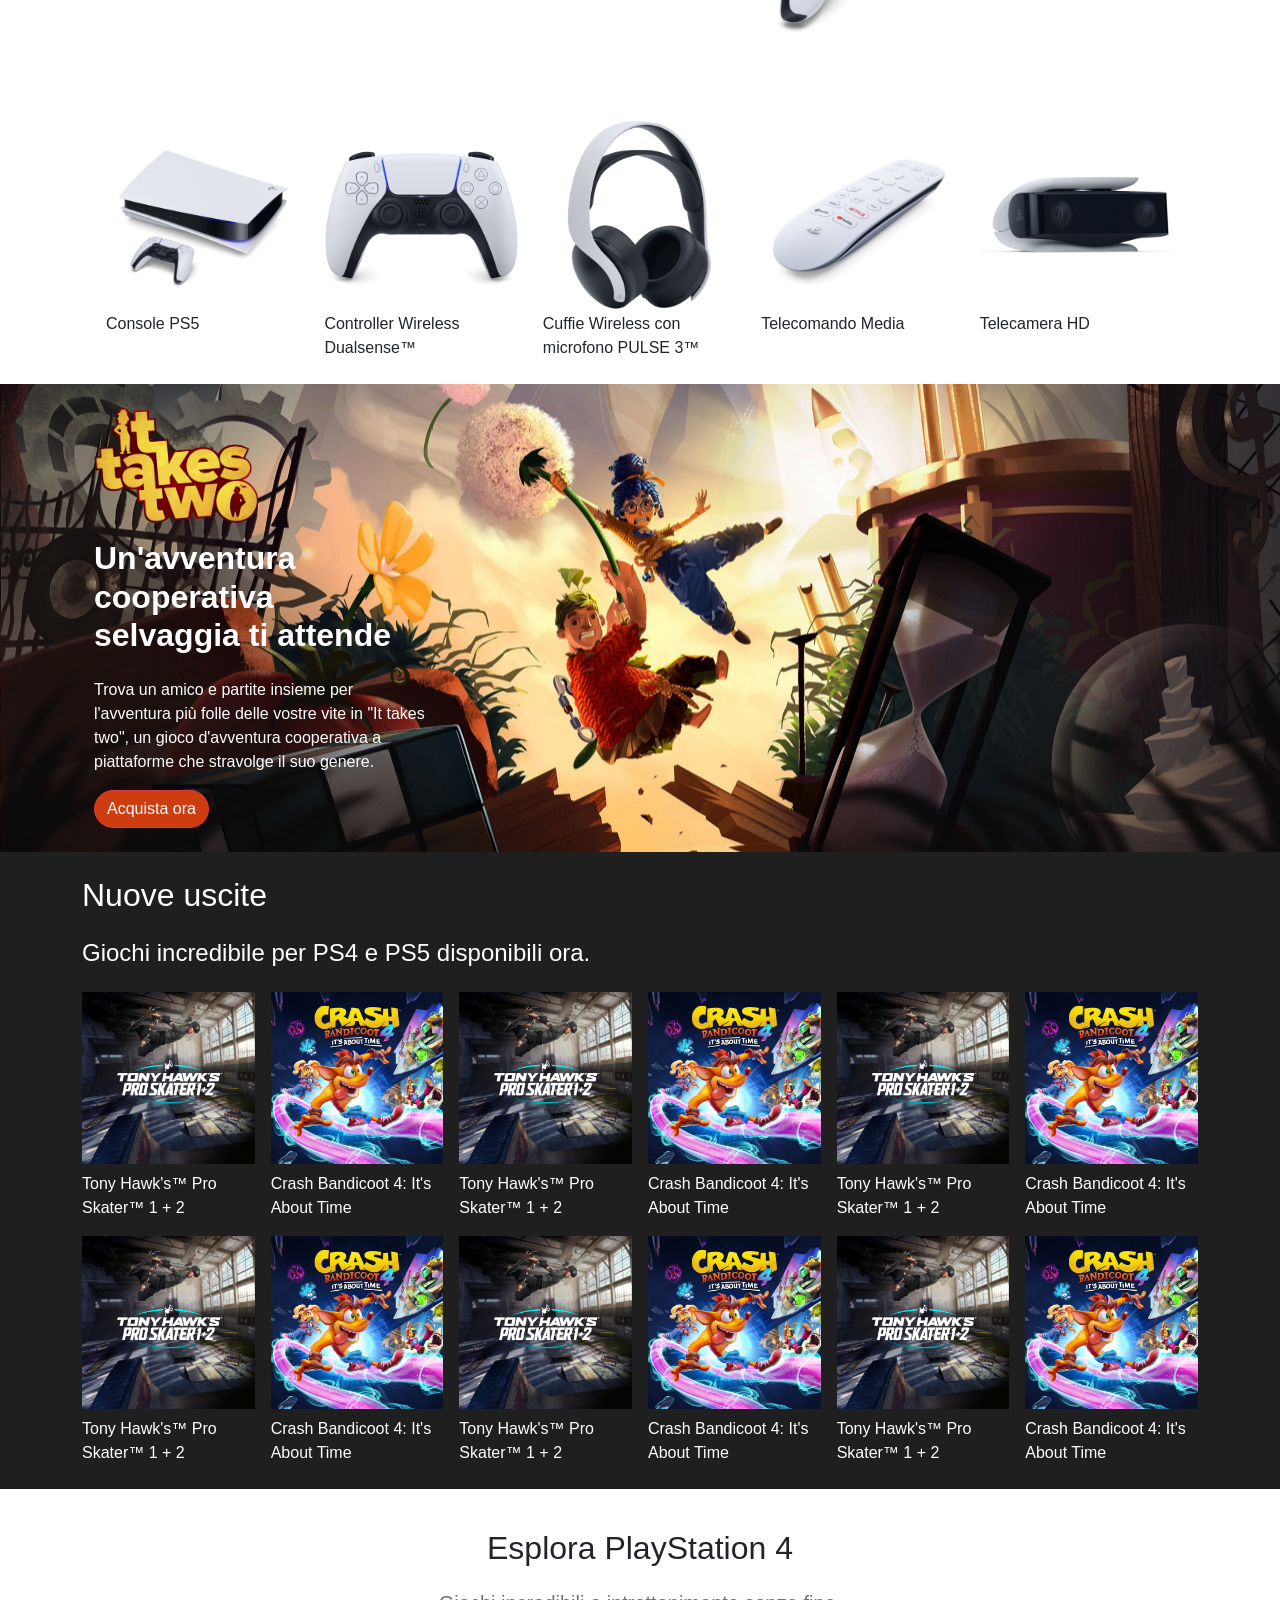
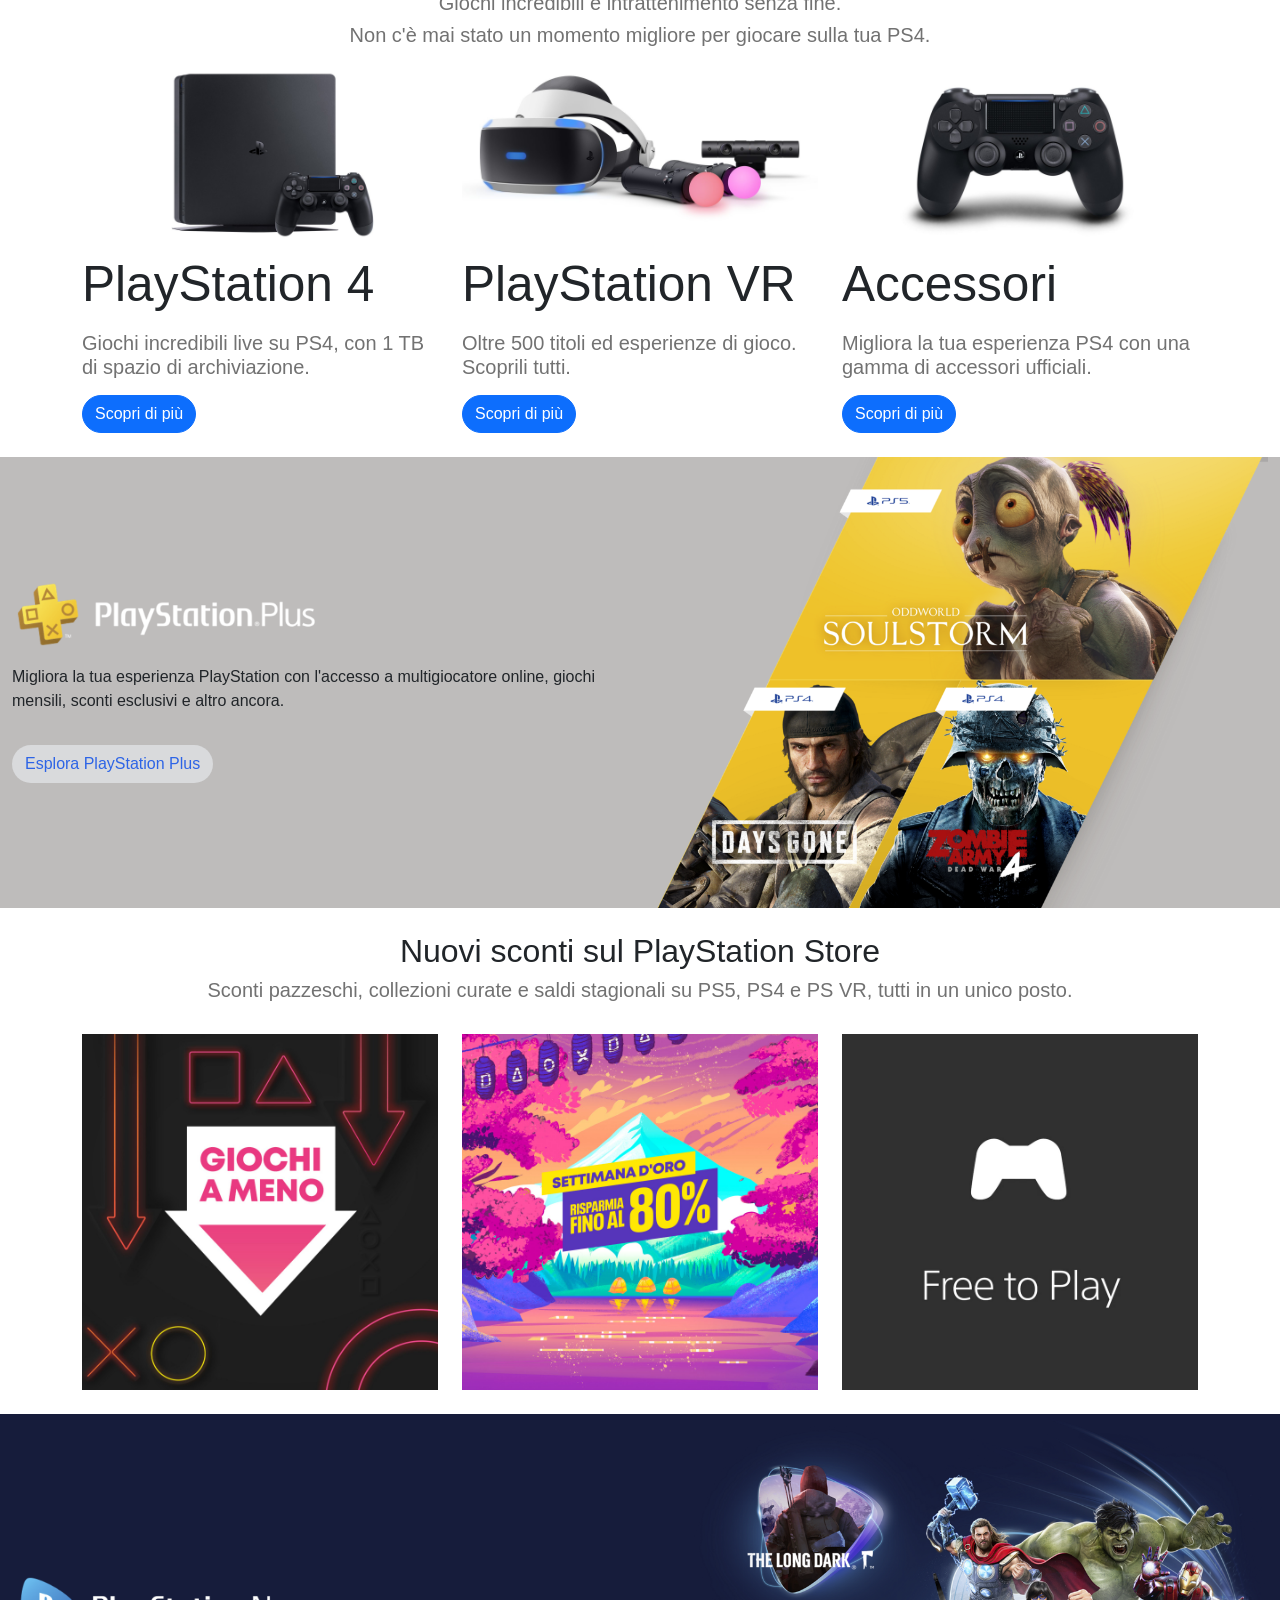
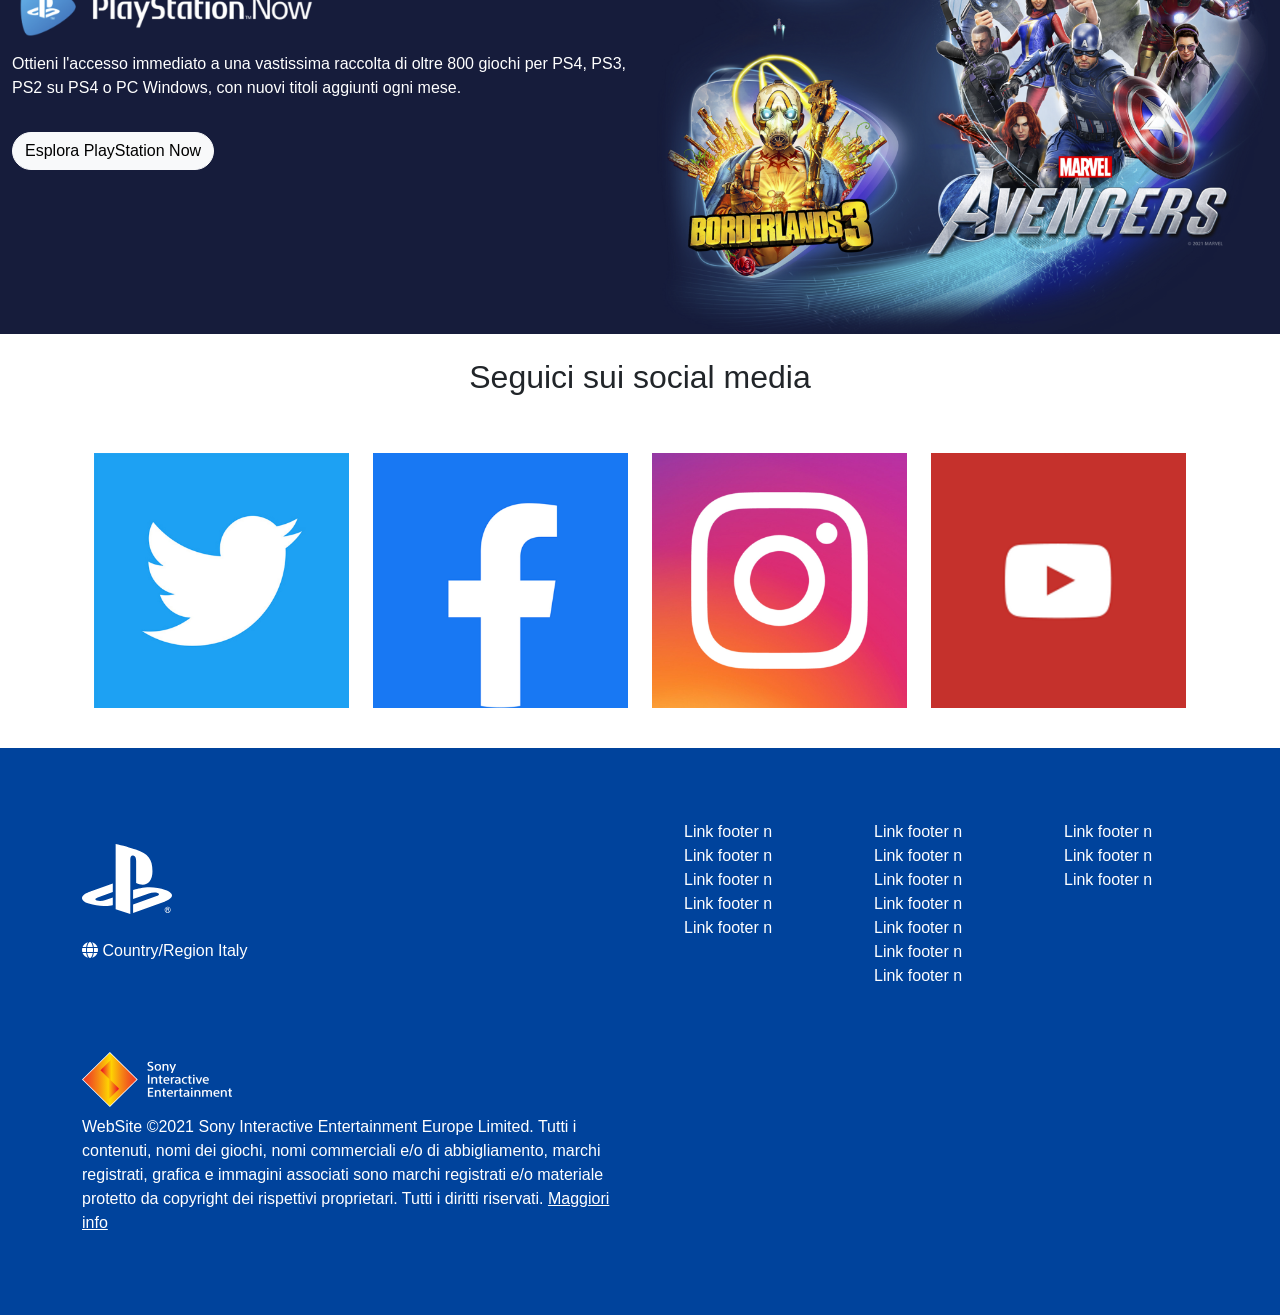
==== commit f1e822d7: "UPDATE. BONUS 1 DONE" ====
--- a/index.html
+++ b/index.html
@@ -9,6 +9,7 @@
     <link rel="stylesheet" href="https://cdnjs.cloudflare.com/ajax/libs/font-awesome/6.2.0/css/all.min.css">
     <link rel="stylesheet" href="https://cdn.jsdelivr.net/npm/bootstrap@5.2.2/dist/css/bootstrap.min.css">
     <link rel="stylesheet" href="./css/style.css">
+    <link rel="stylesheet" href="./css/bonus.css">
 </head>
 
 <!--Col 4 sopra i giochi di Crash bandicoot
@@ -37,38 +38,73 @@
                 </div>
                 <div class="left-hide d-none d-lg-flex">
                     <ul class="d-flex flex-grow-1 gap-3 align-items-center">
-                        <li><a href="#">
-                            Giochi
-                            <img src="img/chevron-down-solid.svg" alt="">
-                        </a></li>
-                        <li><a href="#">
-                            Hardware
-                            <img src="img/chevron-down-solid.svg" alt="">
-                        </a></li>
-                        <li><a href="#">
-                            Servizi
-                            <img src="img/chevron-down-solid.svg" alt="">
-                        </a></li>
-                        <li><a href="#">
-                            Novità
-                            <img src="img/chevron-down-solid.svg" alt="">
-                        </a></li>
-                        <li><a href="#">
-                            Fai acquisti
-                            <img src="img/chevron-down-solid.svg" alt="">
-                        </a></li>
-                        <li><a href="#">
-                            Supporto
-                            <img src="img/chevron-down-solid.svg" alt="">
-                        </a></li>
+                        <li class="nav-item dropdown d-flex">
+                            <a class="nav-link" href="#">Giochi</a>
+                            <ul class="dropdown-menu">
+                                <li><a class="dropdown-item" href="#">Link 1</a></li>
+                                <li><a class="dropdown-item" href="#">Link 2</a></li>
+                                <li><a class="dropdown-item" href="#">Link 3</a></li>
+                            </ul>
+                            <img src="img/chevron-down-solid.svg" alt="">  
+                        </li>
+                        <li class="nav-item dropdown d-flex">
+                            <a class="nav-link" href="#">Hardware
+                            <ul class="dropdown-menu">
+                                <li><a class="dropdown-item" href="#">Link 1</a></li>
+                                <li><a class="dropdown-item" href="#">Link 2</a></li>
+                                <li><a class="dropdown-item" href="#">Link 3</a></li>
+                            </ul>
+                            <img src="img/chevron-down-solid.svg" alt=""></a>
+                        </li>
+                        <li class="nav-item dropdown d-flex">
+                            <a class="nav-link" href="#">Servizi</a>
+                            <ul class="dropdown-menu">
+                                <li><a class="dropdown-item" href="#">Link 1</a></li>
+                                <li><a class="dropdown-item" href="#">Link 2</a></li>
+                                <li><a class="dropdown-item" href="#">Link 3</a></li>
+                            </ul>
+                            <img src="img/chevron-down-solid.svg" alt="">  
+                        </li>
+                        <li class="nav-item dropdown d-flex">
+                            <a class="nav-link" href="#">Novità</a>
+                            <ul class="dropdown-menu">
+                                <li><a class="dropdown-item" href="#">Link 1</a></li>
+                                <li><a class="dropdown-item" href="#">Link 2</a></li>
+                                <li><a class="dropdown-item" href="#">Link 3</a></li>
+                            </ul>
+                            <img src="img/chevron-down-solid.svg" alt="">  
+                        </li>
+                        <li class="nav-item dropdown d-flex">
+                            <a class="nav-link" href="#">Fai acquisti</a>
+                            <ul class="dropdown-menu">
+                                <li><a class="dropdown-item" href="#">Link 1</a></li>
+                                <li><a class="dropdown-item" href="#">Link 2</a></li>
+                                <li><a class="dropdown-item" href="#">Link 3</a></li>
+                            </ul>
+                            <img src="img/chevron-down-solid.svg" alt="">  
+                        </li>
+                        <li class="nav-item dropdown d-flex">
+                            <a class="nav-link" href="#">Supporto</a>
+                            <ul class="dropdown-menu">
+                                <li><a class="dropdown-item" href="#">Link 1</a></li>
+                                <li><a class="dropdown-item" href="#">Link 2</a></li>
+                                <li><a class="dropdown-item" href="#">Link 3</a></li>
+                            </ul>
+                            <img src="img/chevron-down-solid.svg" alt="">  
+                        </li>
                     </ul>
                 </div>
                 <div class="right-hide d-none d-lg-flex m-left-auto">
                     <ul class="d-flex gap-2 align-items-center">
-                        <li><a href="#">
-                            My Playstation
-                            <img src="img/chevron-down-solid.svg" alt="">
-                        </a></li>
+                        <li class="nav-item dropdown d-flex">
+                            <a class="nav-link" href="#">My PlayStation</a>
+                            <ul class="dropdown-menu">
+                                <li><a class="dropdown-item" href="#">Link 1</a></li>
+                                <li><a class="dropdown-item" href="#">Link 2</a></li>
+                                <li><a class="dropdown-item" href="#">Link 3</a></li>
+                            </ul>
+                            <img src="img/chevron-down-solid.svg" alt="">  
+                        </li>
                         <button type="button" class="btn btn-dark white">Accedi</button>
                         <img src="img/lens.svg" alt="" style="width: 30px;">
                     </ul>
--- a/css/style.css
+++ b/css/style.css
@@ -21,6 +21,7 @@
 }
  nav ul li img {
     width: 10px;
+    margin-left: 5px;
  }
 
  h5 {
@@ -123,7 +124,7 @@
 }
 
 .section-five {
-    width: 100vw;
+    width: 100%;
     background-position: center;
     background-size: cover;
     background-image: url("../img/it-takes-two-hero-banner-desktop.jpg")
--- a/css/bonus.css
+++ b/css/bonus.css
@@ -0,0 +1,9 @@
+
+.dropdown .nav-link:focus + .dropdown-menu {
+    display: block
+}
+
+.dropdown-menu {
+    left: -5px;
+    top: 22px;
+}
